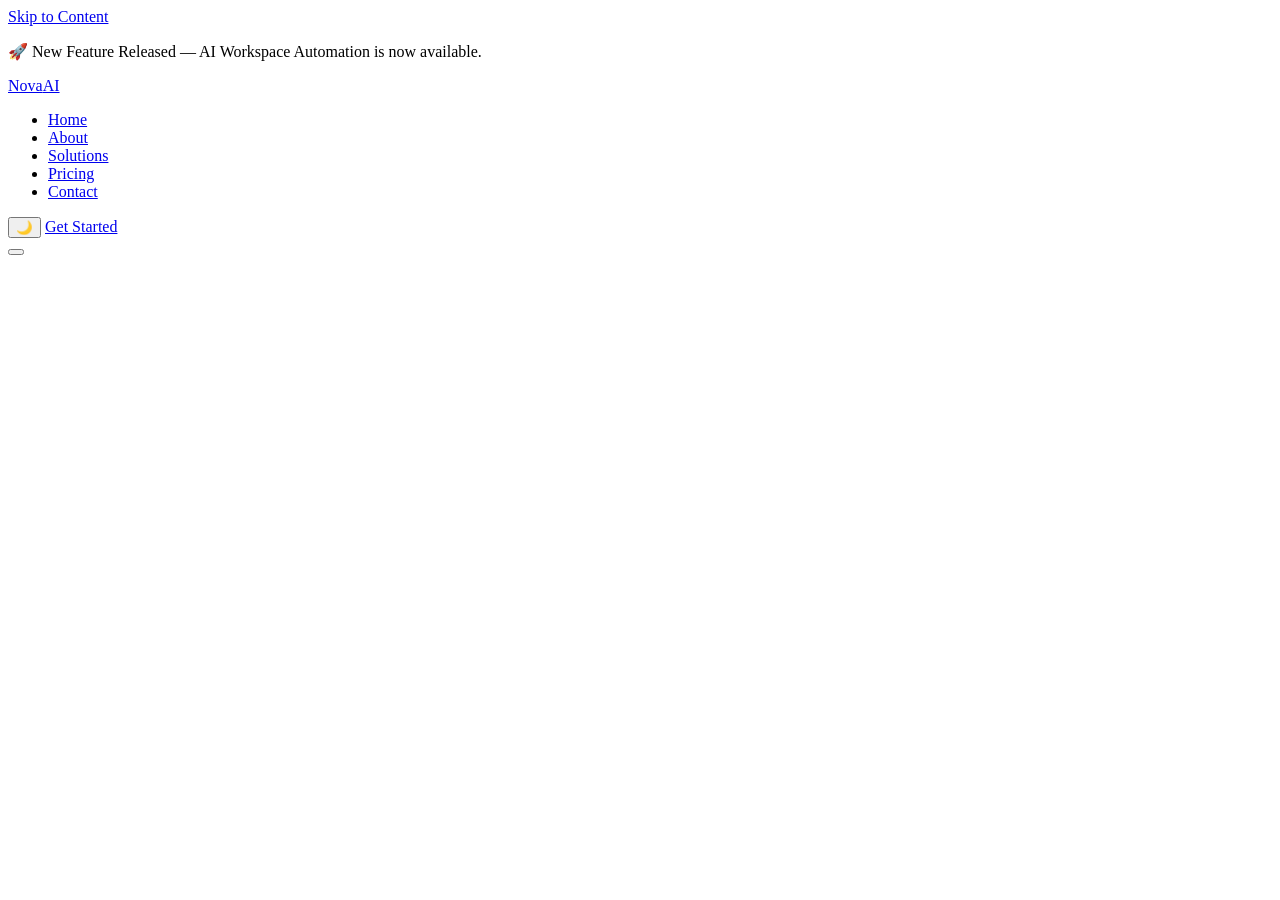
==== index.html @ 89e61f20 "feat: create semantic HTML layout and responsive navigation" ====
<!DOCTYPE html>
<html lang="en">

<head>

    <!-- =========================
         Basic Meta
    ========================== -->

    <meta charset="UTF-8">
    <meta http-equiv="X-UA-Compatible" content="IE=edge">

    <meta
        name="viewport"
        content="width=device-width, initial-scale=1.0">

    <!-- =========================
         SEO
    ========================== -->

    <title>
        NovaAI Workspace | AI-Powered Productivity Platform
    </title>

    <meta
        name="description"
        content="NovaAI Workspace is a modern AI-powered productivity platform designed to help teams collaborate smarter, automate workflows, and manage projects efficiently.">

    <meta
        name="keywords"
        content="AI Workspace, AI SaaS, Productivity, Project Management, Team Collaboration, Automation">

    <meta
        name="author"
        content="Syeda Gul Andam Ali Kazmi">

    <meta
        name="robots"
        content="index,follow">

    <link
        rel="canonical"
        href="https://github.com/gul310/NovaAI-Workspace">

    <!-- =========================
         Open Graph
    ========================== -->

    <meta
        property="og:title"
        content="NovaAI Workspace">

    <meta
        property="og:description"
        content="Modern AI Workspace for Productivity and Collaboration">

    <meta
        property="og:type"
        content="website">

    <meta
        property="og:image"
        content="assets/images/og-image.jpg">

    <!-- =========================
         Twitter
    ========================== -->

    <meta
        name="twitter:card"
        content="summary_large_image">

    <meta
        name="twitter:title"
        content="NovaAI Workspace">

    <meta
        name="twitter:description"
        content="AI Powered Productivity Platform">

    <!-- =========================
         Google Fonts
    ========================== -->

    <link rel="preconnect"
        href="https://fonts.googleapis.com">

    <link rel="preconnect"
        href="https://fonts.gstatic.com"
        crossorigin>

    <link
        href="https://fonts.googleapis.com/css2?family=Inter:wght@300;400;500;600;700&family=Poppins:wght@400;500;600;700;800&display=swap"
        rel="stylesheet">

    <!-- =========================
         Styles
    ========================== -->

    <link
        rel="stylesheet"
        href="css/style.css">

    <link
        rel="stylesheet"
        href="css/responsive.css">

    <!-- =========================
         Favicon
    ========================== -->

    <link
        rel="icon"
        type="image/png"
        href="assets/favicon/favicon.png">

</head>

<body>

    <!-- =========================
         Skip Link
    ========================== -->

    <a
        href="#main-content"
        class="skip-link">
        Skip to Content
    </a>

    <!-- =========================
         Announcement Bar
    ========================== -->

    <section class="announcement-bar">

        <div class="container">

            <p>

                🚀 New Feature Released —
                AI Workspace Automation is now available.

            </p>

        </div>

    </section>

    <!-- =========================
         Header
    ========================== -->

    <header class="header">

        <div class="container">

            <nav
                class="navbar">

                <!-- Logo -->

                <a
                    href="index.html"
                    class="logo">

                    Nova<span>AI</span>

                </a>

                <!-- Navigation -->

                <ul class="nav-menu">

                    <li>

                        <a
                            href="index.html"
                            class="active">

                            Home

                        </a>

                    </li>

                    <li>

                        <a href="about.html">

                            About

                        </a>

                    </li>

                    <li>

                        <a href="services.html">

                            Solutions

                        </a>

                    </li>

                    <li>

                        <a href="pricing.html">

                            Pricing

                        </a>

                    </li>

                    <li>

                        <a href="contact.html">

                            Contact

                        </a>

                    </li>

                </ul>

                <!-- Right Actions -->

                <div class="nav-actions">

                    <button
                        id="theme-toggle"
                        aria-label="Toggle Dark Mode">

                        🌙

                    </button>

                    <a
                        href="contact.html"
                        class="btn-primary">

                        Get Started

                    </a>

                </div>

                <!-- Mobile Menu -->

                <button
                    class="hamburger"
                    aria-label="Open Navigation">

                    <span></span>
                    <span></span>
                    <span></span>

                </button>

            </nav>

        </div>

    </header>

    <!-- =========================
         Main Content Starts
    ========================== -->

    <main id="main-content">
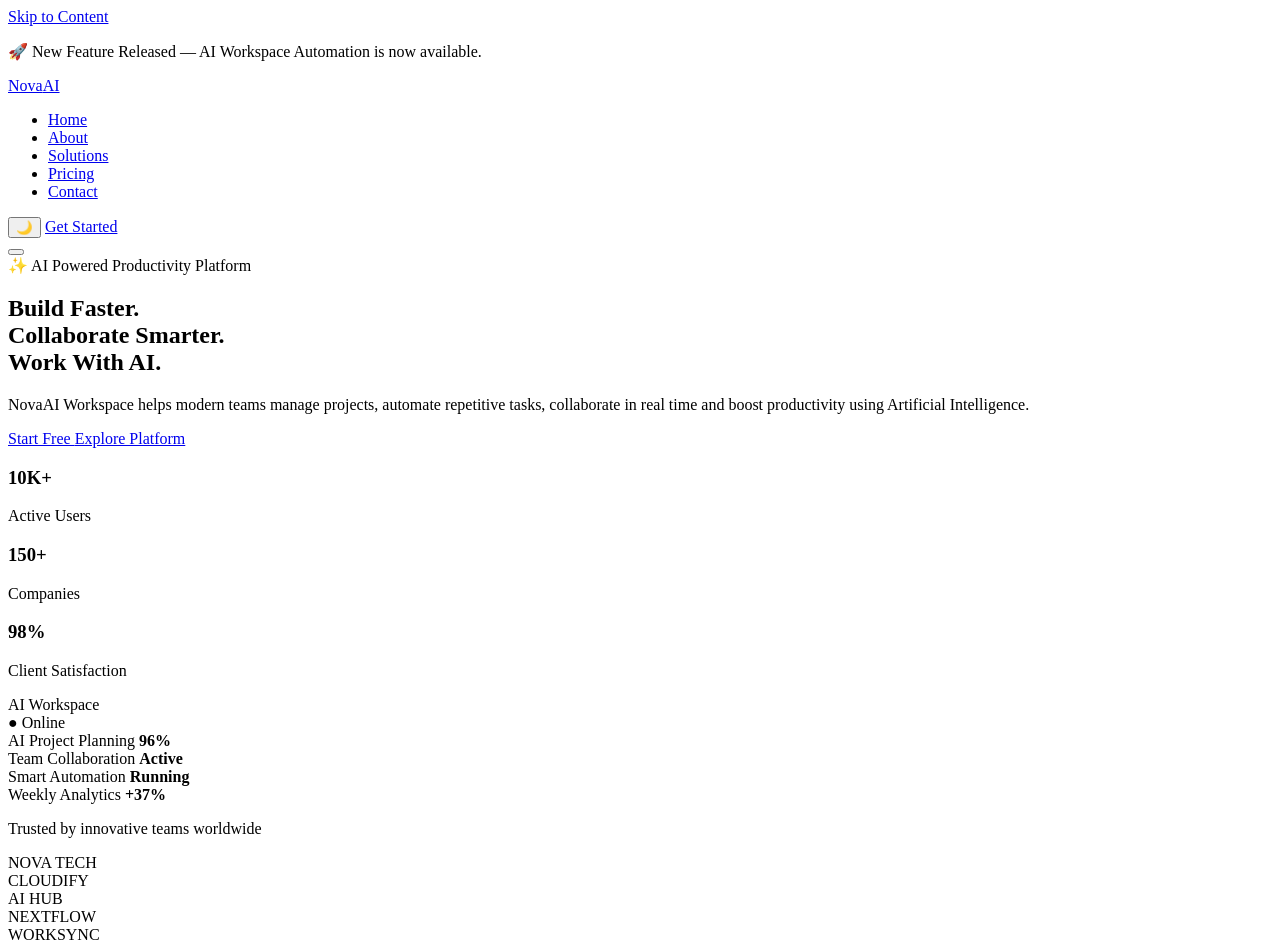
==== commit 6268cded: "feat: build hero section and trusted companies" ====
--- a/index.html
+++ b/index.html
@@ -270,4 +270,270 @@
          Main Content Starts
     ========================== -->
 
-    <main id="main-content">+    <main id="main-content">
+                <!-- =========================================
+                    HERO SECTION
+        ========================================== -->
+
+        <section class="hero">
+
+            <div class="container hero-container">
+
+                <!-- Left Content -->
+
+                <div class="hero-content">
+
+                    <span class="hero-badge">
+
+                        ✨ AI Powered Productivity Platform
+
+                    </span>
+
+                    <h1>
+
+                        Build Faster.
+                        <br>
+
+                        Collaborate Smarter.
+                        <br>
+
+                        Work With AI.
+
+                    </h1>
+
+                    <p>
+
+                        NovaAI Workspace helps modern teams manage
+                        projects, automate repetitive tasks,
+                        collaborate in real time and boost productivity
+                        using Artificial Intelligence.
+
+                    </p>
+
+                    <div class="hero-buttons">
+
+                        <a
+                            href="pricing.html"
+                            class="btn-primary">
+
+                            Start Free
+
+                        </a>
+
+                        <a
+                            href="about.html"
+                            class="btn-secondary">
+
+                            Explore Platform
+
+                        </a>
+
+                    </div>
+
+                    <!-- Statistics -->
+
+                    <div class="hero-stats">
+
+                        <div class="stat-item">
+
+                            <h3>
+
+                                10K+
+
+                            </h3>
+
+                            <p>
+
+                                Active Users
+
+                            </p>
+
+                        </div>
+
+                        <div class="stat-item">
+
+                            <h3>
+
+                                150+
+
+                            </h3>
+
+                            <p>
+
+                                Companies
+
+                            </p>
+
+                        </div>
+
+                        <div class="stat-item">
+
+                            <h3>
+
+                                98%
+
+                            </h3>
+
+                            <p>
+
+                                Client Satisfaction
+
+                            </p>
+
+                        </div>
+
+                    </div>
+
+                </div>
+
+                <!-- Right Dashboard -->
+
+                <div class="hero-image">
+
+                    <div class="dashboard-card">
+
+                        <div class="dashboard-header">
+
+                            <div class="dashboard-title">
+
+                                AI Workspace
+
+                            </div>
+
+                            <span class="online">
+
+                                ● Online
+
+                            </span>
+
+                        </div>
+
+                        <div class="dashboard-body">
+
+                            <div class="task-card">
+
+                                <span>
+
+                                    AI Project Planning
+
+                                </span>
+
+                                <strong>
+
+                                    96%
+
+                                </strong>
+
+                            </div>
+
+                            <div class="task-card">
+
+                                <span>
+
+                                    Team Collaboration
+
+                                </span>
+
+                                <strong>
+
+                                    Active
+
+                                </strong>
+
+                            </div>
+
+                            <div class="task-card">
+
+                                <span>
+
+                                    Smart Automation
+
+                                </span>
+
+                                <strong>
+
+                                    Running
+
+                                </strong>
+
+                            </div>
+
+                            <div class="task-card">
+
+                                <span>
+
+                                    Weekly Analytics
+
+                                </span>
+
+                                <strong>
+
+                                    +37%
+
+                                </strong>
+
+                            </div>
+
+                        </div>
+
+                    </div>
+
+                </div>
+
+            </div>
+
+        </section>
+
+
+
+        <!-- =========================================
+                    TRUSTED BY
+        ========================================== -->
+
+        <section class="trusted">
+
+            <div class="container">
+
+                <p class="trusted-title">
+
+                    Trusted by innovative teams worldwide
+
+                </p>
+
+                <div class="trusted-grid">
+
+                    <div class="brand-card">
+
+                        NOVA TECH
+
+                    </div>
+
+                    <div class="brand-card">
+
+                        CLOUDIFY
+
+                    </div>
+
+                    <div class="brand-card">
+
+                        AI HUB
+
+                    </div>
+
+                    <div class="brand-card">
+
+                        NEXTFLOW
+
+                    </div>
+
+                    <div class="brand-card">
+
+                        WORKSYNC
+
+                    </div>
+
+                </div>
+
+            </div>
+
+        </section>
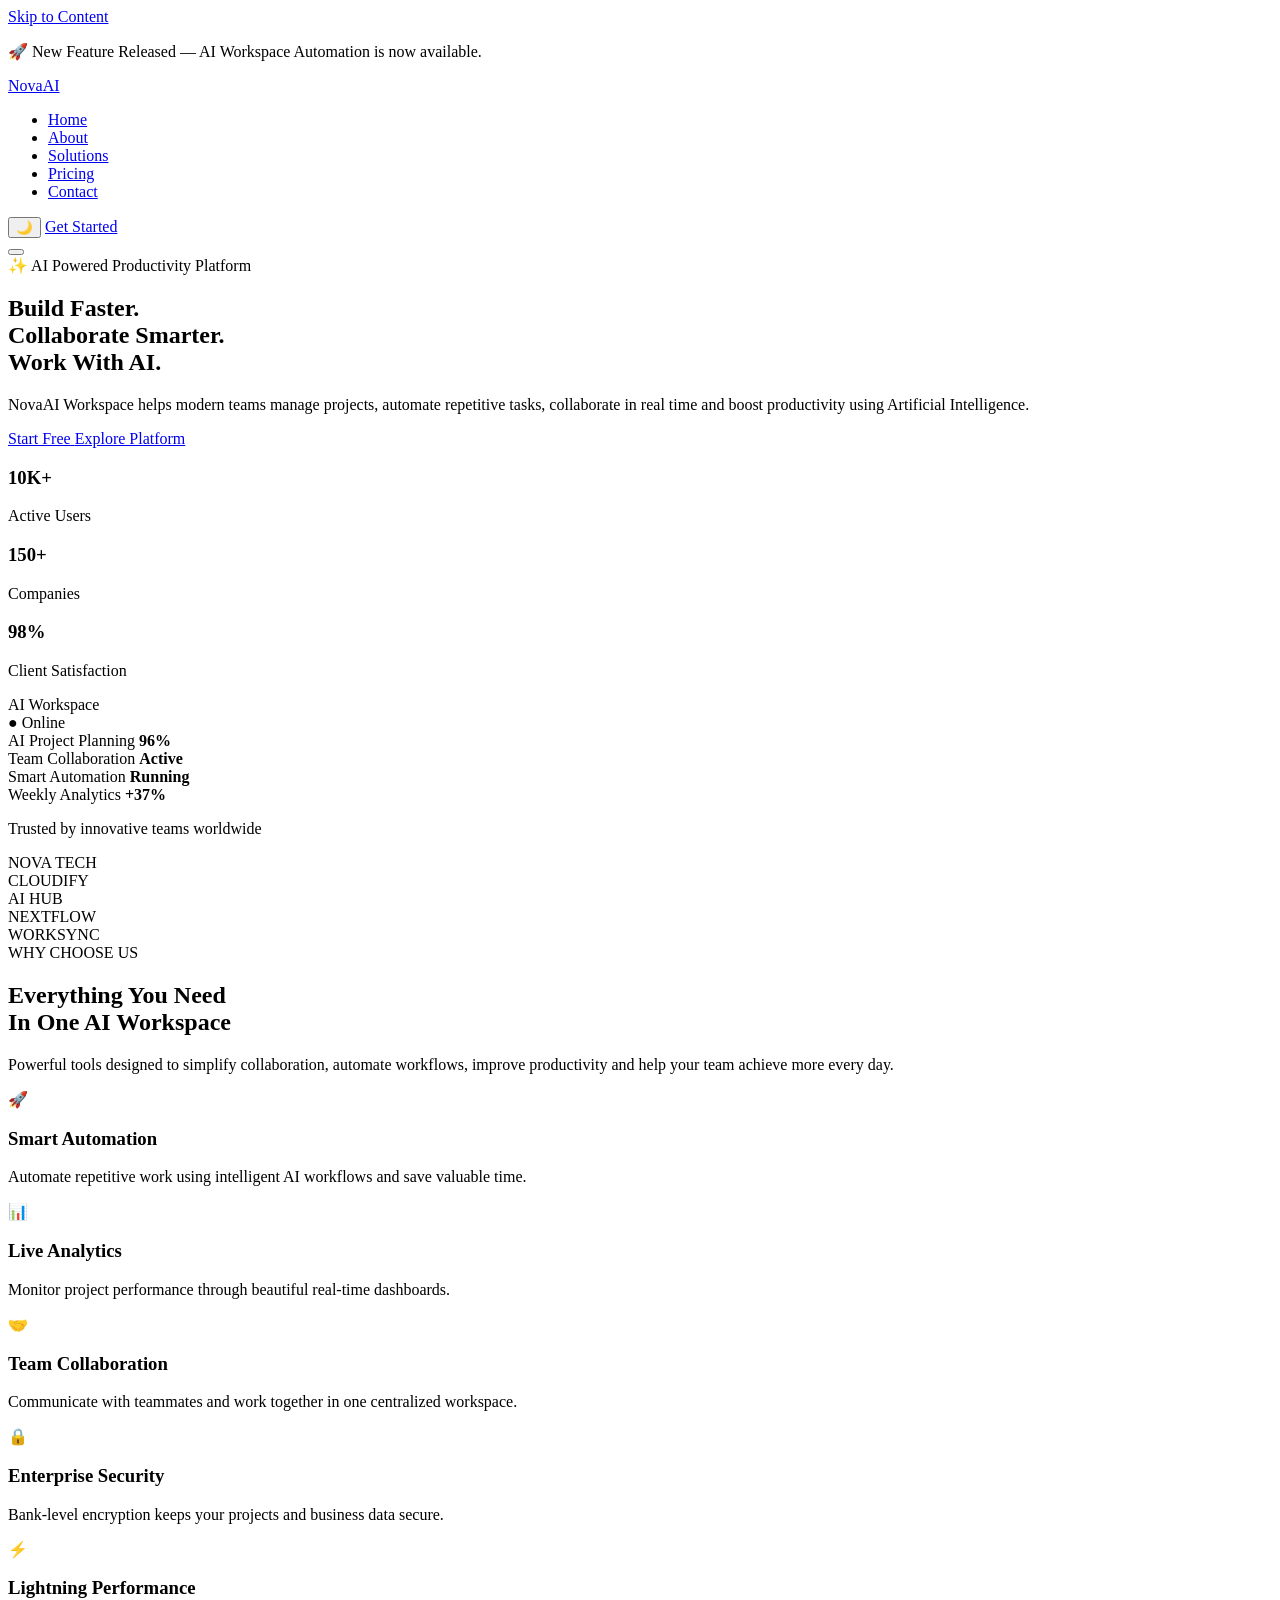
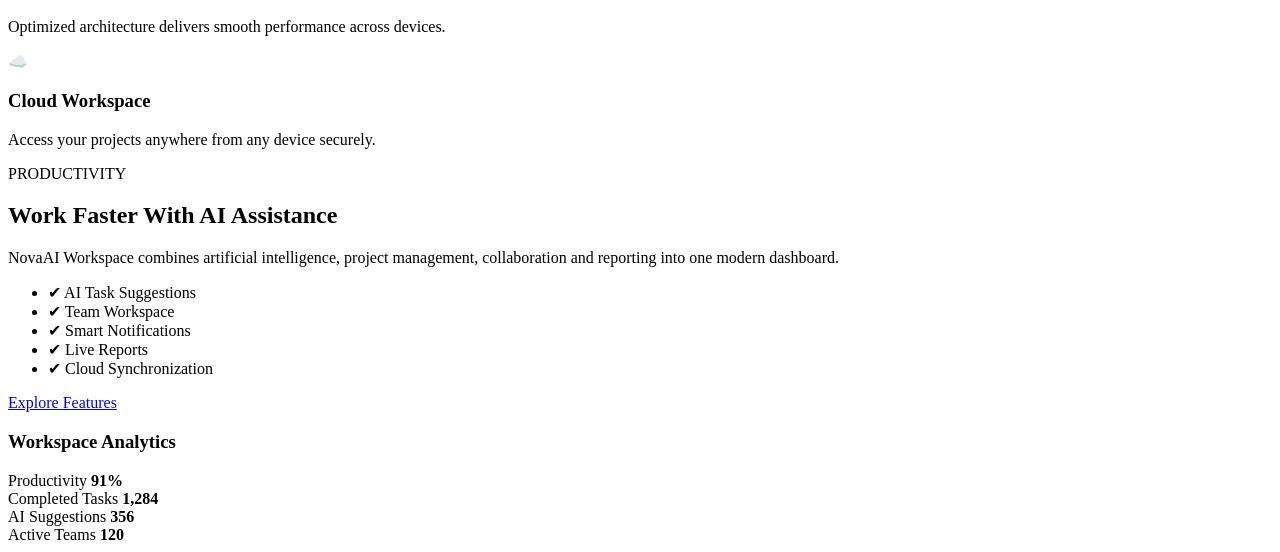
==== commit fbd98db9: "feat: add features section and AI dashboard preview" ====
--- a/index.html
+++ b/index.html
@@ -536,4 +536,363 @@
 
             </div>
 
+        </section>
+                <!-- =========================================
+                    FEATURES SECTION
+        ========================================== -->
+
+        <section class="features">
+
+            <div class="container">
+
+                <div class="section-header">
+
+                    <span class="section-badge">
+
+                        WHY CHOOSE US
+
+                    </span>
+
+                    <h2>
+
+                        Everything You Need
+                        <br>
+                        In One AI Workspace
+
+                    </h2>
+
+                    <p>
+
+                        Powerful tools designed to simplify collaboration,
+                        automate workflows, improve productivity and help
+                        your team achieve more every day.
+
+                    </p>
+
+                </div>
+
+                <div class="features-grid">
+
+                    <!-- Card 1 -->
+
+                    <article class="feature-card">
+
+                        <div class="feature-icon">
+
+                            🚀
+
+                        </div>
+
+                        <h3>
+
+                            Smart Automation
+
+                        </h3>
+
+                        <p>
+
+                            Automate repetitive work using intelligent
+                            AI workflows and save valuable time.
+
+                        </p>
+
+                    </article>
+
+                    <!-- Card 2 -->
+
+                    <article class="feature-card">
+
+                        <div class="feature-icon">
+
+                            📊
+
+                        </div>
+
+                        <h3>
+
+                            Live Analytics
+
+                        </h3>
+
+                        <p>
+
+                            Monitor project performance through
+                            beautiful real-time dashboards.
+
+                        </p>
+
+                    </article>
+
+                    <!-- Card 3 -->
+
+                    <article class="feature-card">
+
+                        <div class="feature-icon">
+
+                            🤝
+
+                        </div>
+
+                        <h3>
+
+                            Team Collaboration
+
+                        </h3>
+
+                        <p>
+
+                            Communicate with teammates and work
+                            together in one centralized workspace.
+
+                        </p>
+
+                    </article>
+
+                    <!-- Card 4 -->
+
+                    <article class="feature-card">
+
+                        <div class="feature-icon">
+
+                            🔒
+
+                        </div>
+
+                        <h3>
+
+                            Enterprise Security
+
+                        </h3>
+
+                        <p>
+
+                            Bank-level encryption keeps your
+                            projects and business data secure.
+
+                        </p>
+
+                    </article>
+
+                    <!-- Card 5 -->
+
+                    <article class="feature-card">
+
+                        <div class="feature-icon">
+
+                            ⚡
+
+                        </div>
+
+                        <h3>
+
+                            Lightning Performance
+
+                        </h3>
+
+                        <p>
+
+                            Optimized architecture delivers
+                            smooth performance across devices.
+
+                        </p>
+
+                    </article>
+
+                    <!-- Card 6 -->
+
+                    <article class="feature-card">
+
+                        <div class="feature-icon">
+
+                            ☁️
+
+                        </div>
+
+                        <h3>
+
+                            Cloud Workspace
+
+                        </h3>
+
+                        <p>
+
+                            Access your projects anywhere
+                            from any device securely.
+
+                        </p>
+
+                    </article>
+
+                </div>
+
+            </div>
+
+        </section>
+
+
+
+        <!-- =========================================
+                    DASHBOARD PREVIEW
+        ========================================== -->
+
+        <section class="dashboard-preview">
+
+            <div class="container dashboard-grid">
+
+                <!-- Left -->
+
+                <div class="dashboard-content">
+
+                    <span class="section-badge">
+
+                        PRODUCTIVITY
+
+                    </span>
+
+                    <h2>
+
+                        Work Faster
+                        With AI Assistance
+
+                    </h2>
+
+                    <p>
+
+                        NovaAI Workspace combines artificial
+                        intelligence, project management,
+                        collaboration and reporting into one
+                        modern dashboard.
+
+                    </p>
+
+                    <ul class="dashboard-list">
+
+                        <li>
+
+                            ✔ AI Task Suggestions
+
+                        </li>
+
+                        <li>
+
+                            ✔ Team Workspace
+
+                        </li>
+
+                        <li>
+
+                            ✔ Smart Notifications
+
+                        </li>
+
+                        <li>
+
+                            ✔ Live Reports
+
+                        </li>
+
+                        <li>
+
+                            ✔ Cloud Synchronization
+
+                        </li>
+
+                    </ul>
+
+                    <a
+                        href="services.html"
+                        class="btn-primary">
+
+                        Explore Features
+
+                    </a>
+
+                </div>
+
+                <!-- Right -->
+
+                <div class="dashboard-preview-card">
+
+                    <div class="preview-top">
+
+                        <h3>
+
+                            Workspace Analytics
+
+                        </h3>
+
+                    </div>
+
+                    <div class="analytics">
+
+                        <div class="analytics-item">
+
+                            <span>
+
+                                Productivity
+
+                            </span>
+
+                            <strong>
+
+                                91%
+
+                            </strong>
+
+                        </div>
+
+                        <div class="analytics-item">
+
+                            <span>
+
+                                Completed Tasks
+
+                            </span>
+
+                            <strong>
+
+                                1,284
+
+                            </strong>
+
+                        </div>
+
+                        <div class="analytics-item">
+
+                            <span>
+
+                                AI Suggestions
+
+                            </span>
+
+                            <strong>
+
+                                356
+
+                            </strong>
+
+                        </div>
+
+                        <div class="analytics-item">
+
+                            <span>
+
+                                Active Teams
+
+                            </span>
+
+                            <strong>
+
+                                120
+
+                            </strong>
+
+                        </div>
+
+                    </div>
+
+                </div>
+
+            </div>
+
         </section>
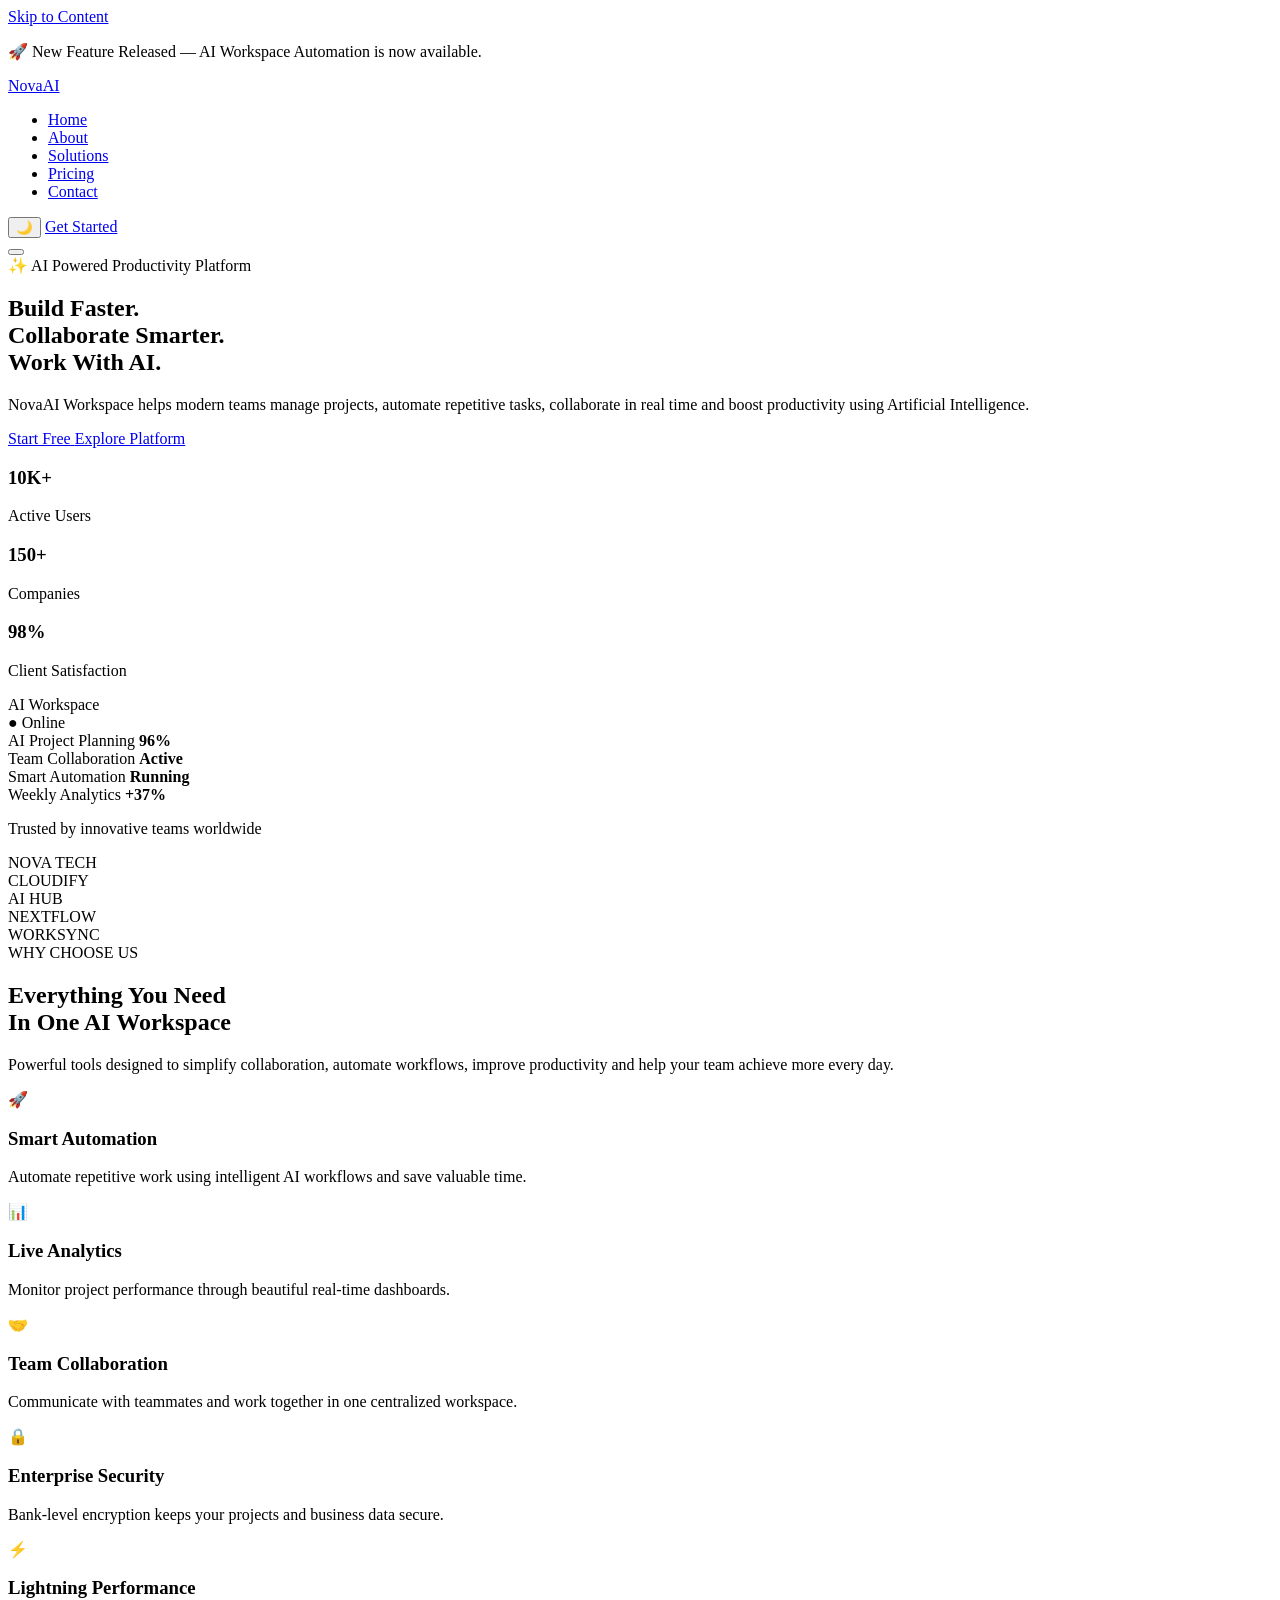
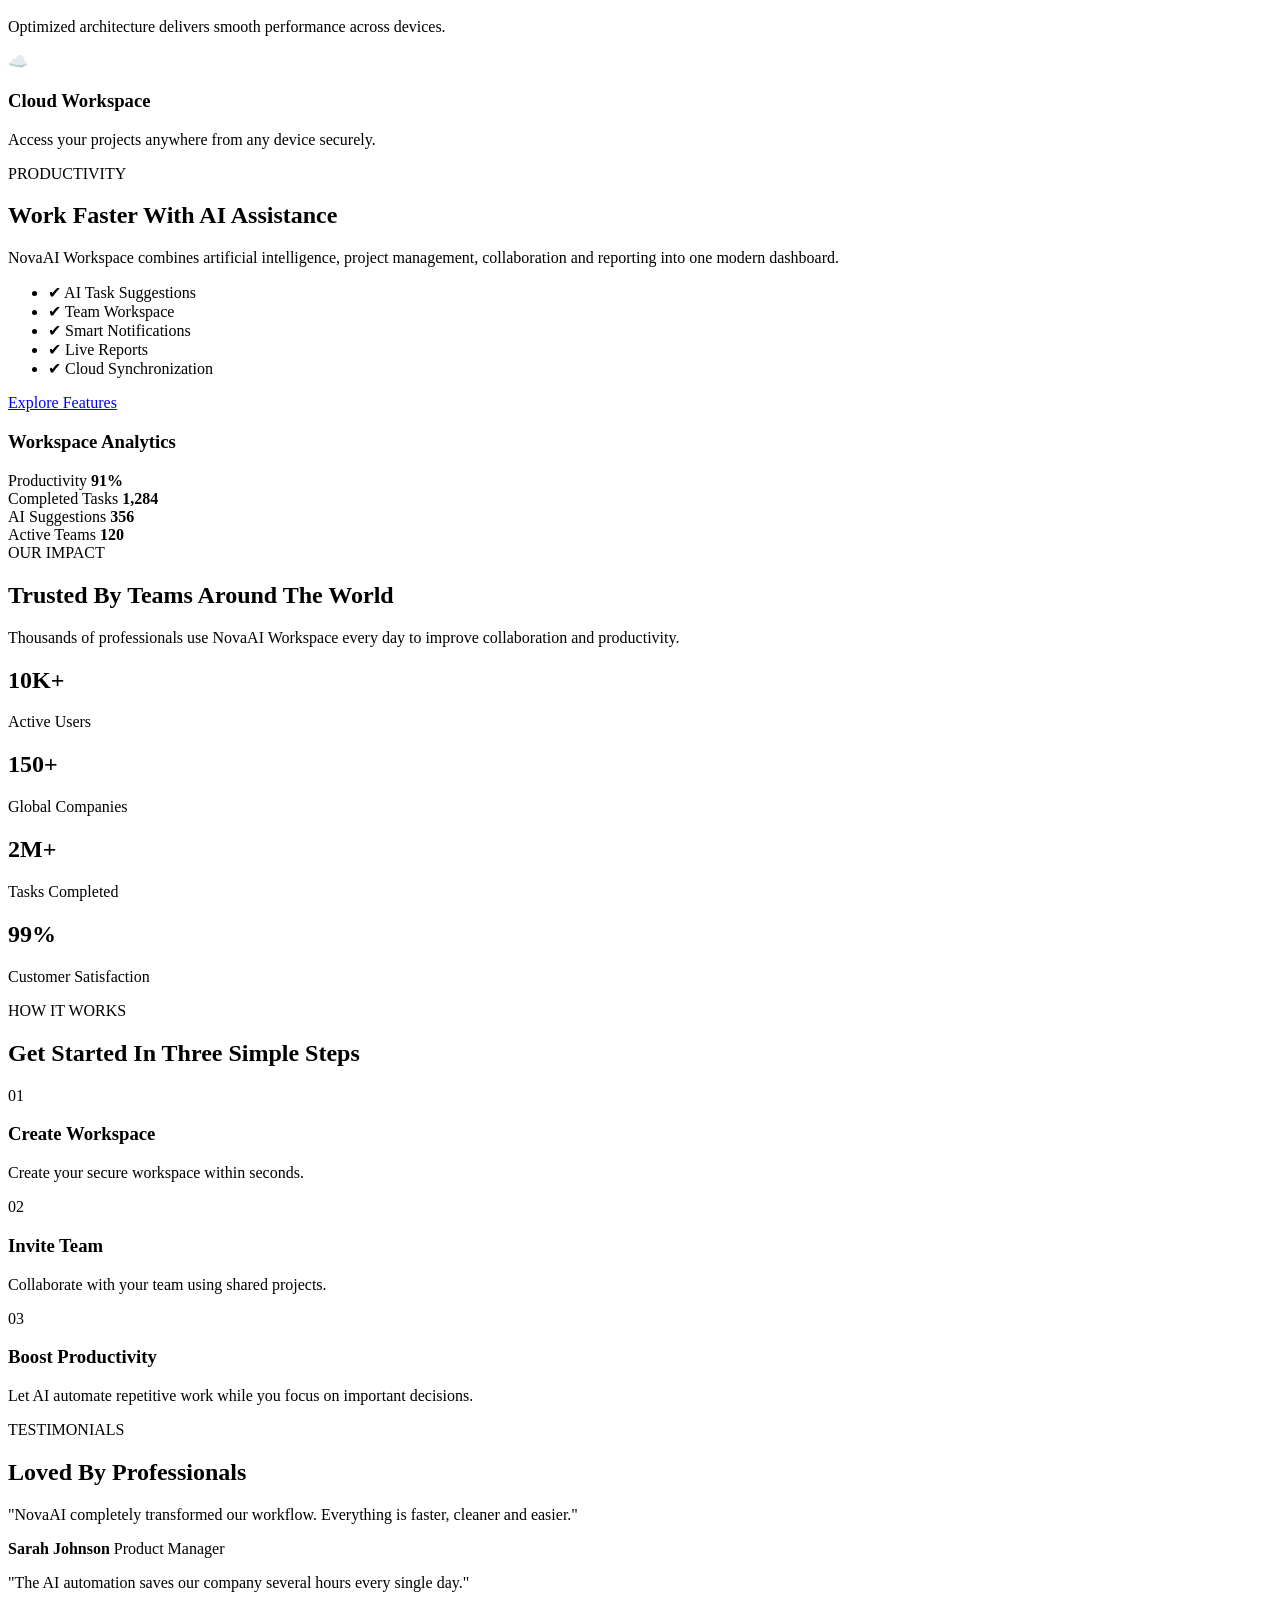
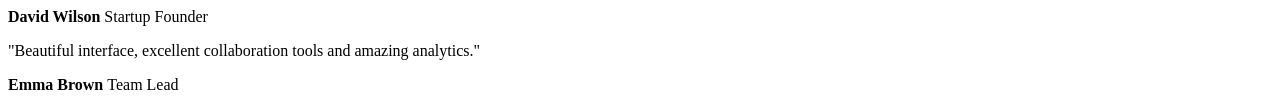
==== commit 494be2cf: "feat: add statistics workflow and testimonials" ====
--- a/index.html
+++ b/index.html
@@ -895,4 +895,284 @@
 
             </div>
 
+        </section>
+                <!-- =========================================
+                    STATISTICS
+        ========================================== -->
+
+        <section class="statistics">
+
+            <div class="container">
+
+                <div class="section-header">
+
+                    <span class="section-badge">
+                        OUR IMPACT
+                    </span>
+
+                    <h2>
+                        Trusted By Teams Around The World
+                    </h2>
+
+                    <p>
+                        Thousands of professionals use NovaAI Workspace every
+                        day to improve collaboration and productivity.
+                    </p>
+
+                </div>
+
+                <div class="stats-grid">
+
+                    <div class="stats-card">
+
+                        <h2>10K+</h2>
+
+                        <p>Active Users</p>
+
+                    </div>
+
+                    <div class="stats-card">
+
+                        <h2>150+</h2>
+
+                        <p>Global Companies</p>
+
+                    </div>
+
+                    <div class="stats-card">
+
+                        <h2>2M+</h2>
+
+                        <p>Tasks Completed</p>
+
+                    </div>
+
+                    <div class="stats-card">
+
+                        <h2>99%</h2>
+
+                        <p>Customer Satisfaction</p>
+
+                    </div>
+
+                </div>
+
+            </div>
+
+        </section>
+
+
+
+        <!-- =========================================
+                    WORKFLOW
+        ========================================== -->
+
+        <section class="workflow">
+
+            <div class="container">
+
+                <div class="section-header">
+
+                    <span class="section-badge">
+
+                        HOW IT WORKS
+
+                    </span>
+
+                    <h2>
+
+                        Get Started In Three Simple Steps
+
+                    </h2>
+
+                </div>
+
+                <div class="workflow-grid">
+
+                    <article class="workflow-card">
+
+                        <div class="workflow-number">
+
+                            01
+
+                        </div>
+
+                        <h3>
+
+                            Create Workspace
+
+                        </h3>
+
+                        <p>
+
+                            Create your secure workspace within seconds.
+
+                        </p>
+
+                    </article>
+
+                    <article class="workflow-card">
+
+                        <div class="workflow-number">
+
+                            02
+
+                        </div>
+
+                        <h3>
+
+                            Invite Team
+
+                        </h3>
+
+                        <p>
+
+                            Collaborate with your team using shared projects.
+
+                        </p>
+
+                    </article>
+
+                    <article class="workflow-card">
+
+                        <div class="workflow-number">
+
+                            03
+
+                        </div>
+
+                        <h3>
+
+                            Boost Productivity
+
+                        </h3>
+
+                        <p>
+
+                            Let AI automate repetitive work while you focus
+                            on important decisions.
+
+                        </p>
+
+                    </article>
+
+                </div>
+
+            </div>
+
+        </section>
+
+
+
+        <!-- =========================================
+                    TESTIMONIALS
+        ========================================== -->
+
+        <section class="testimonials">
+
+            <div class="container">
+
+                <div class="section-header">
+
+                    <span class="section-badge">
+
+                        TESTIMONIALS
+
+                    </span>
+
+                    <h2>
+
+                        Loved By Professionals
+
+                    </h2>
+
+                </div>
+
+                <div class="testimonial-grid">
+
+                    <article class="testimonial-card">
+
+                        <p>
+
+                            "NovaAI completely transformed our workflow.
+                            Everything is faster, cleaner and easier."
+
+                        </p>
+
+                        <div class="client">
+
+                            <strong>
+
+                                Sarah Johnson
+
+                            </strong>
+
+                            <span>
+
+                                Product Manager
+
+                            </span>
+
+                        </div>
+
+                    </article>
+
+                    <article class="testimonial-card">
+
+                        <p>
+
+                            "The AI automation saves our company several
+                            hours every single day."
+
+                        </p>
+
+                        <div class="client">
+
+                            <strong>
+
+                                David Wilson
+
+                            </strong>
+
+                            <span>
+
+                                Startup Founder
+
+                            </span>
+
+                        </div>
+
+                    </article>
+
+                    <article class="testimonial-card">
+
+                        <p>
+
+                            "Beautiful interface, excellent collaboration
+                            tools and amazing analytics."
+
+                        </p>
+
+                        <div class="client">
+
+                            <strong>
+
+                                Emma Brown
+
+                            </strong>
+
+                            <span>
+
+                                Team Lead
+
+                            </span>
+
+                        </div>
+
+                    </article>
+
+                </div>
+
+            </div>
+
         </section>
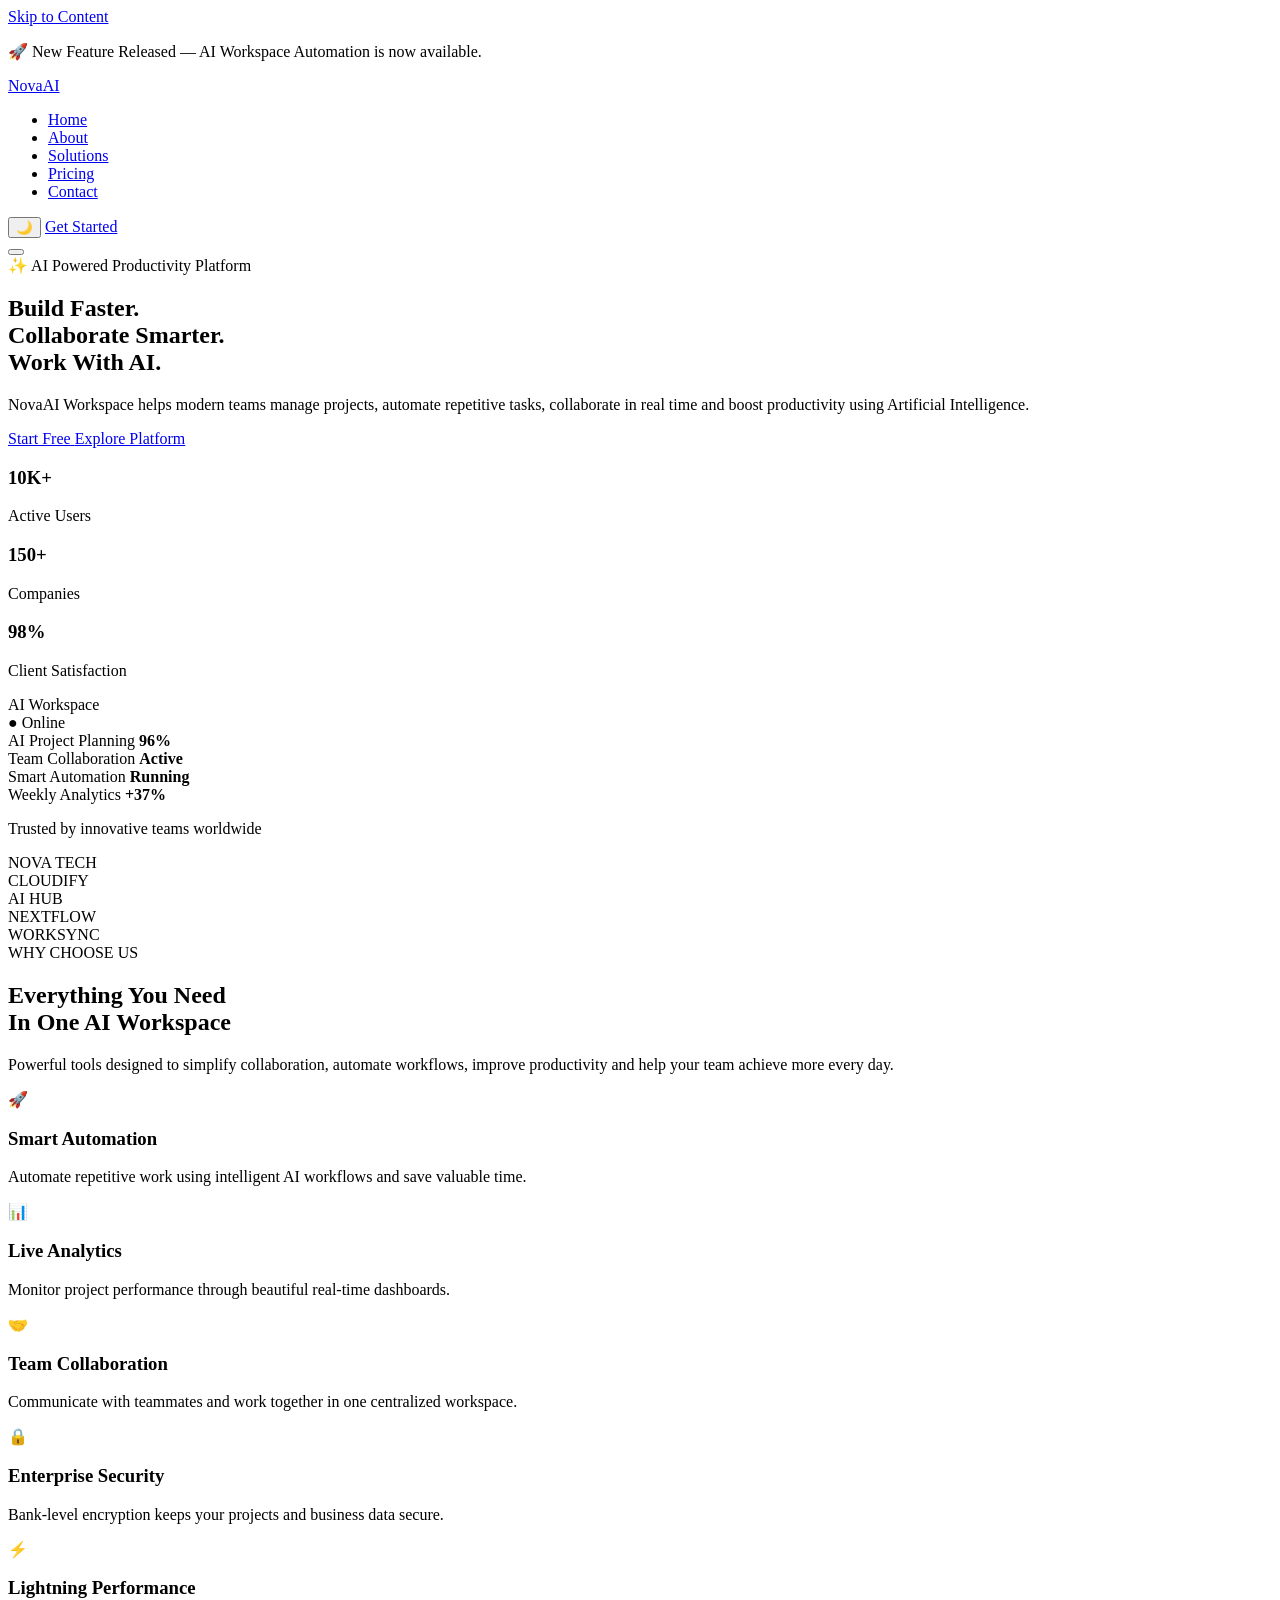
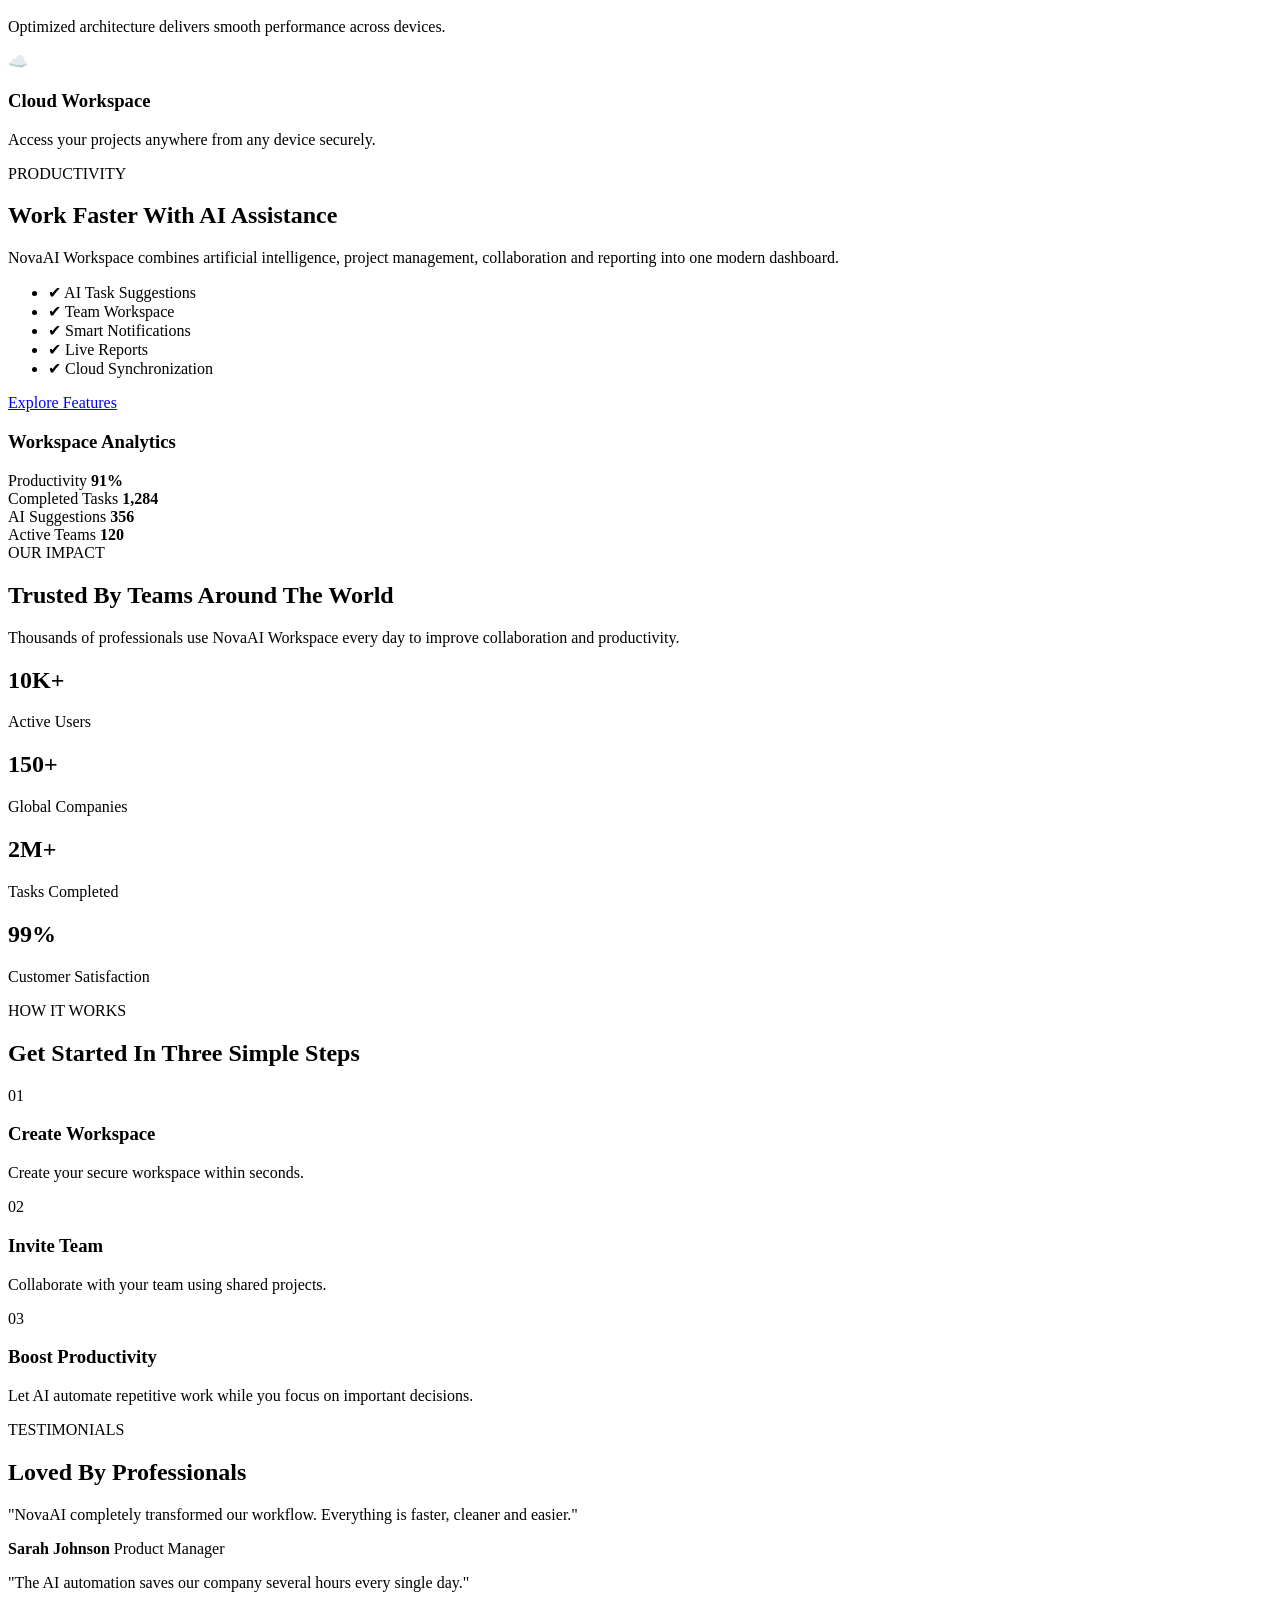
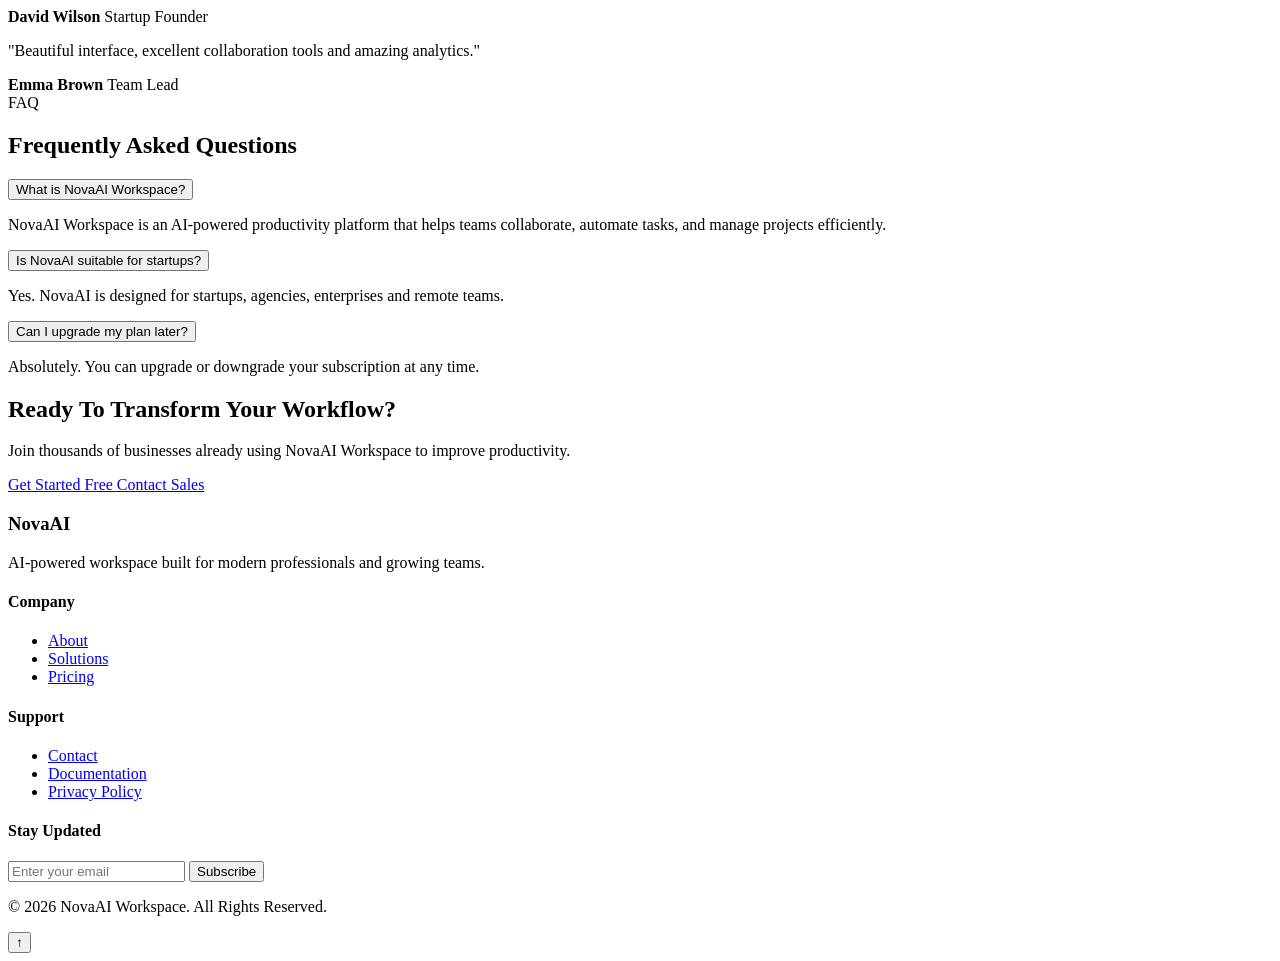
==== commit fc9a1bf5: "feat: complete responsive homepage structure" ====
--- a/index.html
+++ b/index.html
@@ -1175,4 +1175,332 @@
 
             </div>
 
-        </section>+        </section>
+                <!-- =========================================
+                    FAQ SECTION
+        ========================================== -->
+
+        <section class="faq">
+
+            <div class="container">
+
+                <div class="section-header">
+
+                    <span class="section-badge">
+                        FAQ
+                    </span>
+
+                    <h2>
+                        Frequently Asked Questions
+                    </h2>
+
+                </div>
+
+                <div class="faq-container">
+
+                    <div class="faq-item">
+
+                        <button class="faq-question">
+
+                            What is NovaAI Workspace?
+
+                        </button>
+
+                        <div class="faq-answer">
+
+                            <p>
+
+                                NovaAI Workspace is an AI-powered productivity
+                                platform that helps teams collaborate,
+                                automate tasks, and manage projects efficiently.
+
+                            </p>
+
+                        </div>
+
+                    </div>
+
+                    <div class="faq-item">
+
+                        <button class="faq-question">
+
+                            Is NovaAI suitable for startups?
+
+                        </button>
+
+                        <div class="faq-answer">
+
+                            <p>
+
+                                Yes. NovaAI is designed for startups,
+                                agencies, enterprises and remote teams.
+
+                            </p>
+
+                        </div>
+
+                    </div>
+
+                    <div class="faq-item">
+
+                        <button class="faq-question">
+
+                            Can I upgrade my plan later?
+
+                        </button>
+
+                        <div class="faq-answer">
+
+                            <p>
+
+                                Absolutely. You can upgrade or downgrade
+                                your subscription at any time.
+
+                            </p>
+
+                        </div>
+
+                    </div>
+
+                </div>
+
+            </div>
+
+        </section>
+
+
+
+        <!-- =========================================
+                    CALL TO ACTION
+        ========================================== -->
+
+        <section class="cta">
+
+            <div class="container">
+
+                <h2>
+
+                    Ready To Transform Your Workflow?
+
+                </h2>
+
+                <p>
+
+                    Join thousands of businesses already using
+                    NovaAI Workspace to improve productivity.
+
+                </p>
+
+                <div class="hero-buttons">
+
+                    <a
+                        href="pricing.html"
+                        class="btn-primary">
+
+                        Get Started Free
+
+                    </a>
+
+                    <a
+                        href="contact.html"
+                        class="btn-secondary">
+
+                        Contact Sales
+
+                    </a>
+
+                </div>
+
+            </div>
+
+        </section>
+
+    </main>
+
+
+
+
+
+    <!-- =========================================
+                    FOOTER
+    ========================================== -->
+
+    <footer class="footer">
+
+        <div class="container footer-grid">
+
+            <div>
+
+                <h3 class="logo">
+
+                    Nova<span>AI</span>
+
+                </h3>
+
+                <p>
+
+                    AI-powered workspace built for modern
+                    professionals and growing teams.
+
+                </p>
+
+            </div>
+
+            <div>
+
+                <h4>
+
+                    Company
+
+                </h4>
+
+                <ul>
+
+                    <li>
+
+                        <a href="about.html">
+
+                            About
+
+                        </a>
+
+                    </li>
+
+                    <li>
+
+                        <a href="services.html">
+
+                            Solutions
+
+                        </a>
+
+                    </li>
+
+                    <li>
+
+                        <a href="pricing.html">
+
+                            Pricing
+
+                        </a>
+
+                    </li>
+
+                </ul>
+
+            </div>
+
+            <div>
+
+                <h4>
+
+                    Support
+
+                </h4>
+
+                <ul>
+
+                    <li>
+
+                        <a href="contact.html">
+
+                            Contact
+
+                        </a>
+
+                    </li>
+
+                    <li>
+
+                        <a href="#">
+
+                            Documentation
+
+                        </a>
+
+                    </li>
+
+                    <li>
+
+                        <a href="#">
+
+                            Privacy Policy
+
+                        </a>
+
+                    </li>
+
+                </ul>
+
+            </div>
+
+            <div>
+
+                <h4>
+
+                    Stay Updated
+
+                </h4>
+
+                <form class="newsletter">
+
+                    <input
+                        type="email"
+                        placeholder="Enter your email">
+
+                    <button
+                        type="submit"
+                        class="btn-primary">
+
+                        Subscribe
+
+                    </button>
+
+                </form>
+
+            </div>
+
+        </div>
+
+        <div class="footer-bottom">
+
+            <div class="container">
+
+                <p>
+
+                    © 2026 NovaAI Workspace.
+                    All Rights Reserved.
+
+                </p>
+
+            </div>
+
+        </div>
+
+    </footer>
+
+
+
+    <!-- =========================================
+                BACK TO TOP BUTTON
+    ========================================== -->
+
+    <button
+        id="backToTop"
+        aria-label="Back To Top">
+
+        ↑
+
+    </button>
+
+
+
+    <!-- =========================================
+                JAVASCRIPT
+    ========================================== -->
+
+    <script src="js/app.js"></script>
+
+</body>
+
+</html>
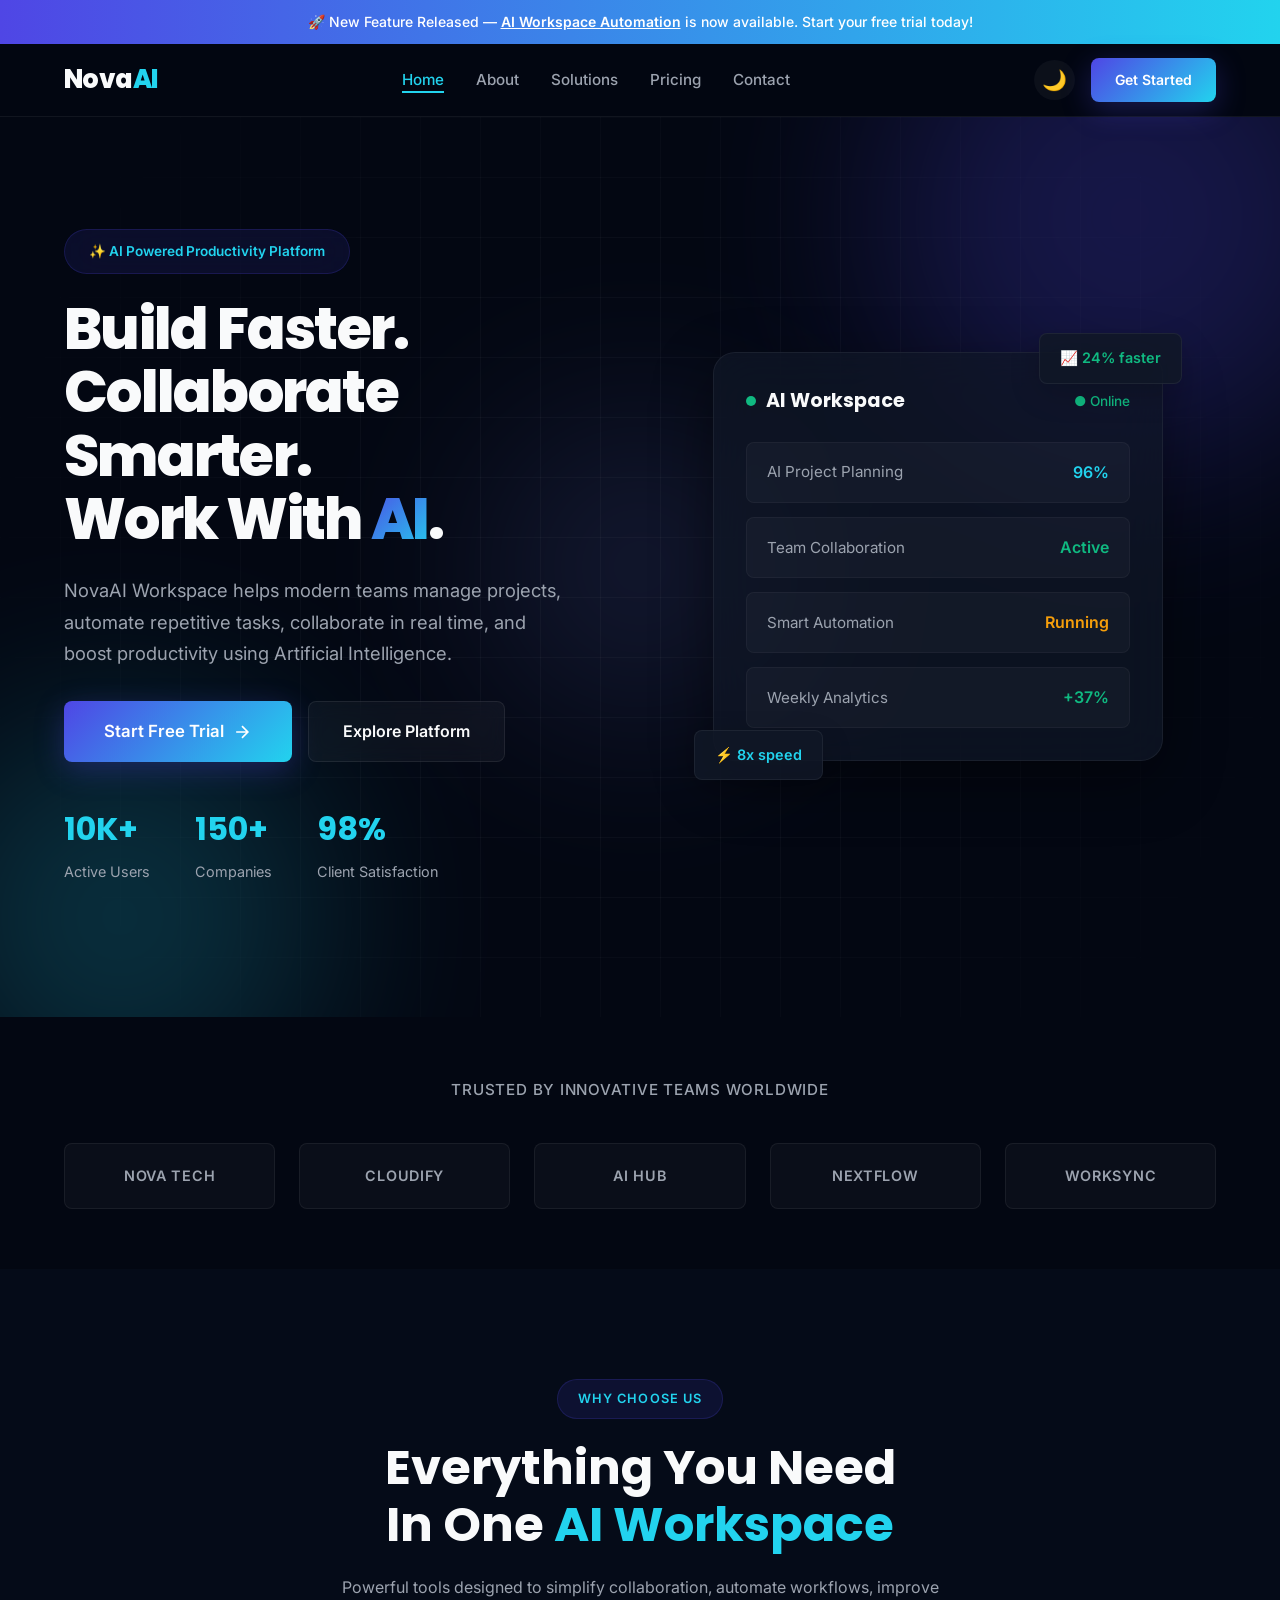
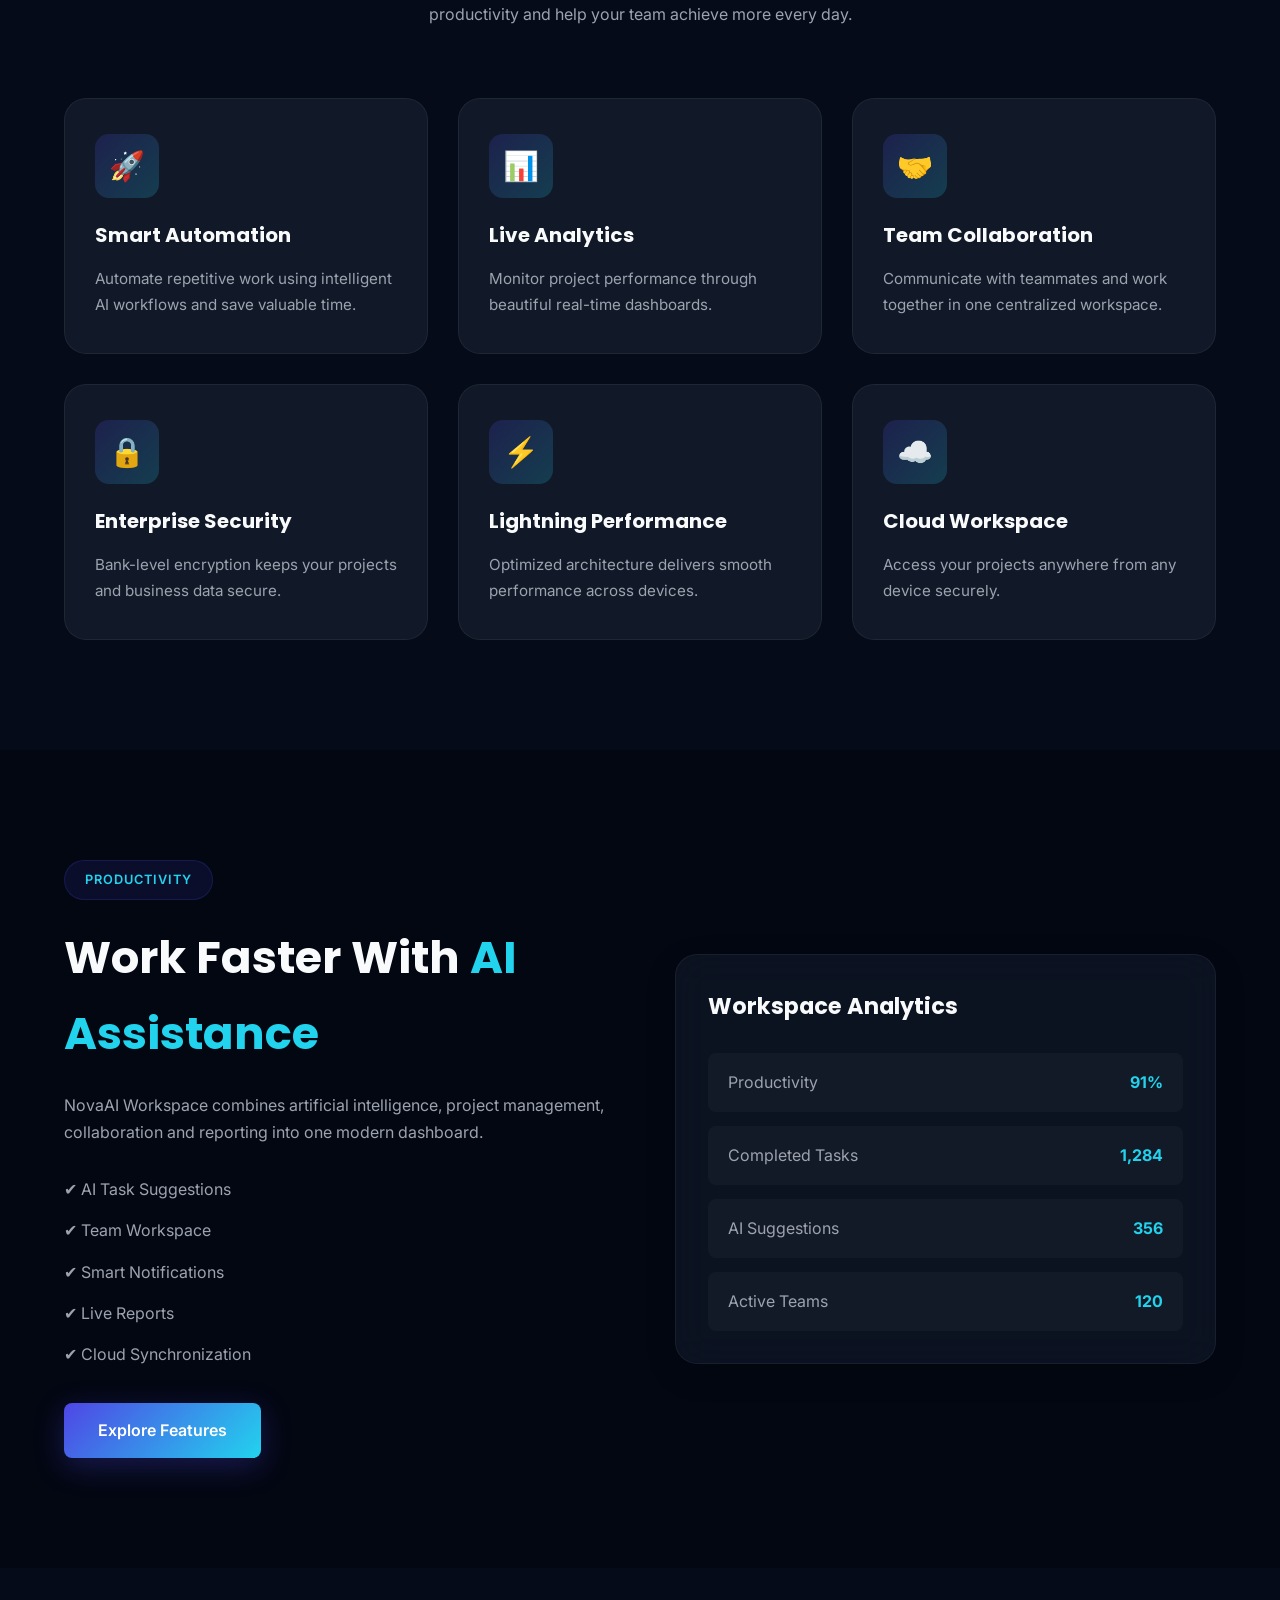
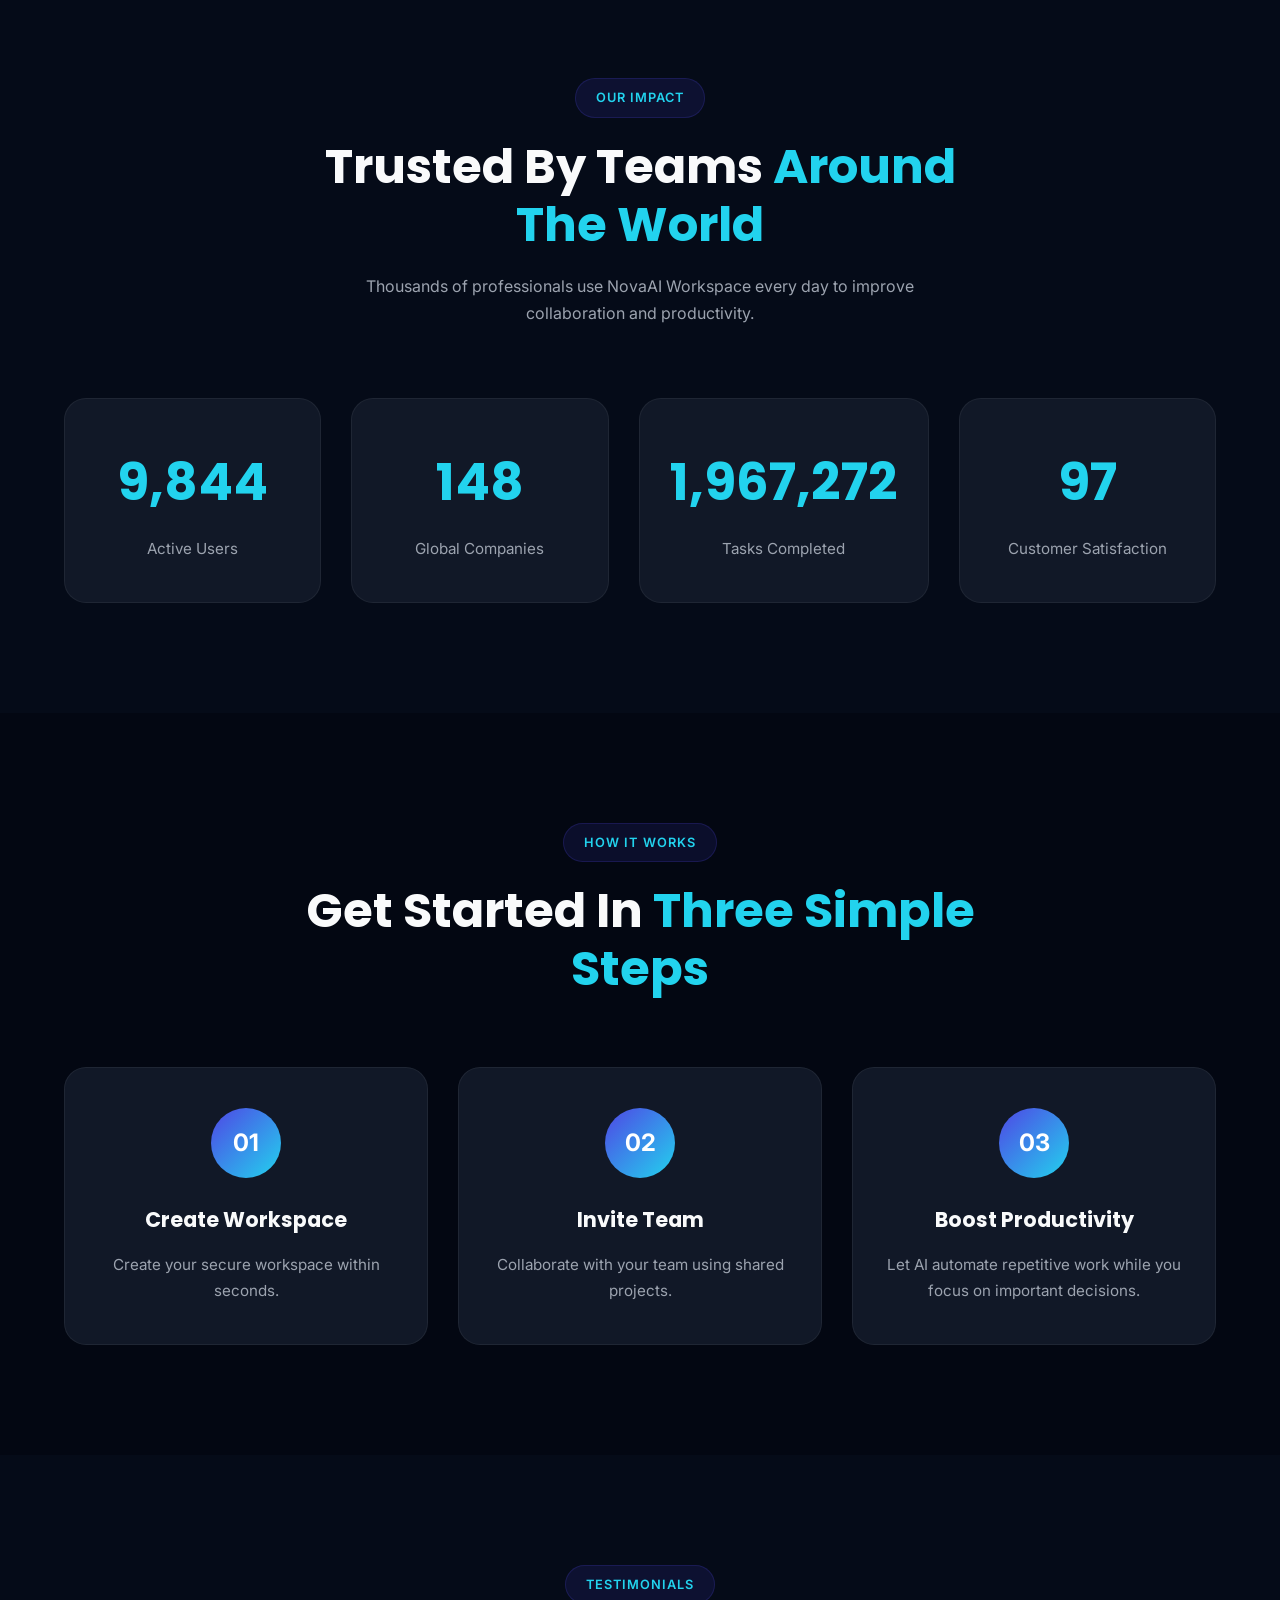
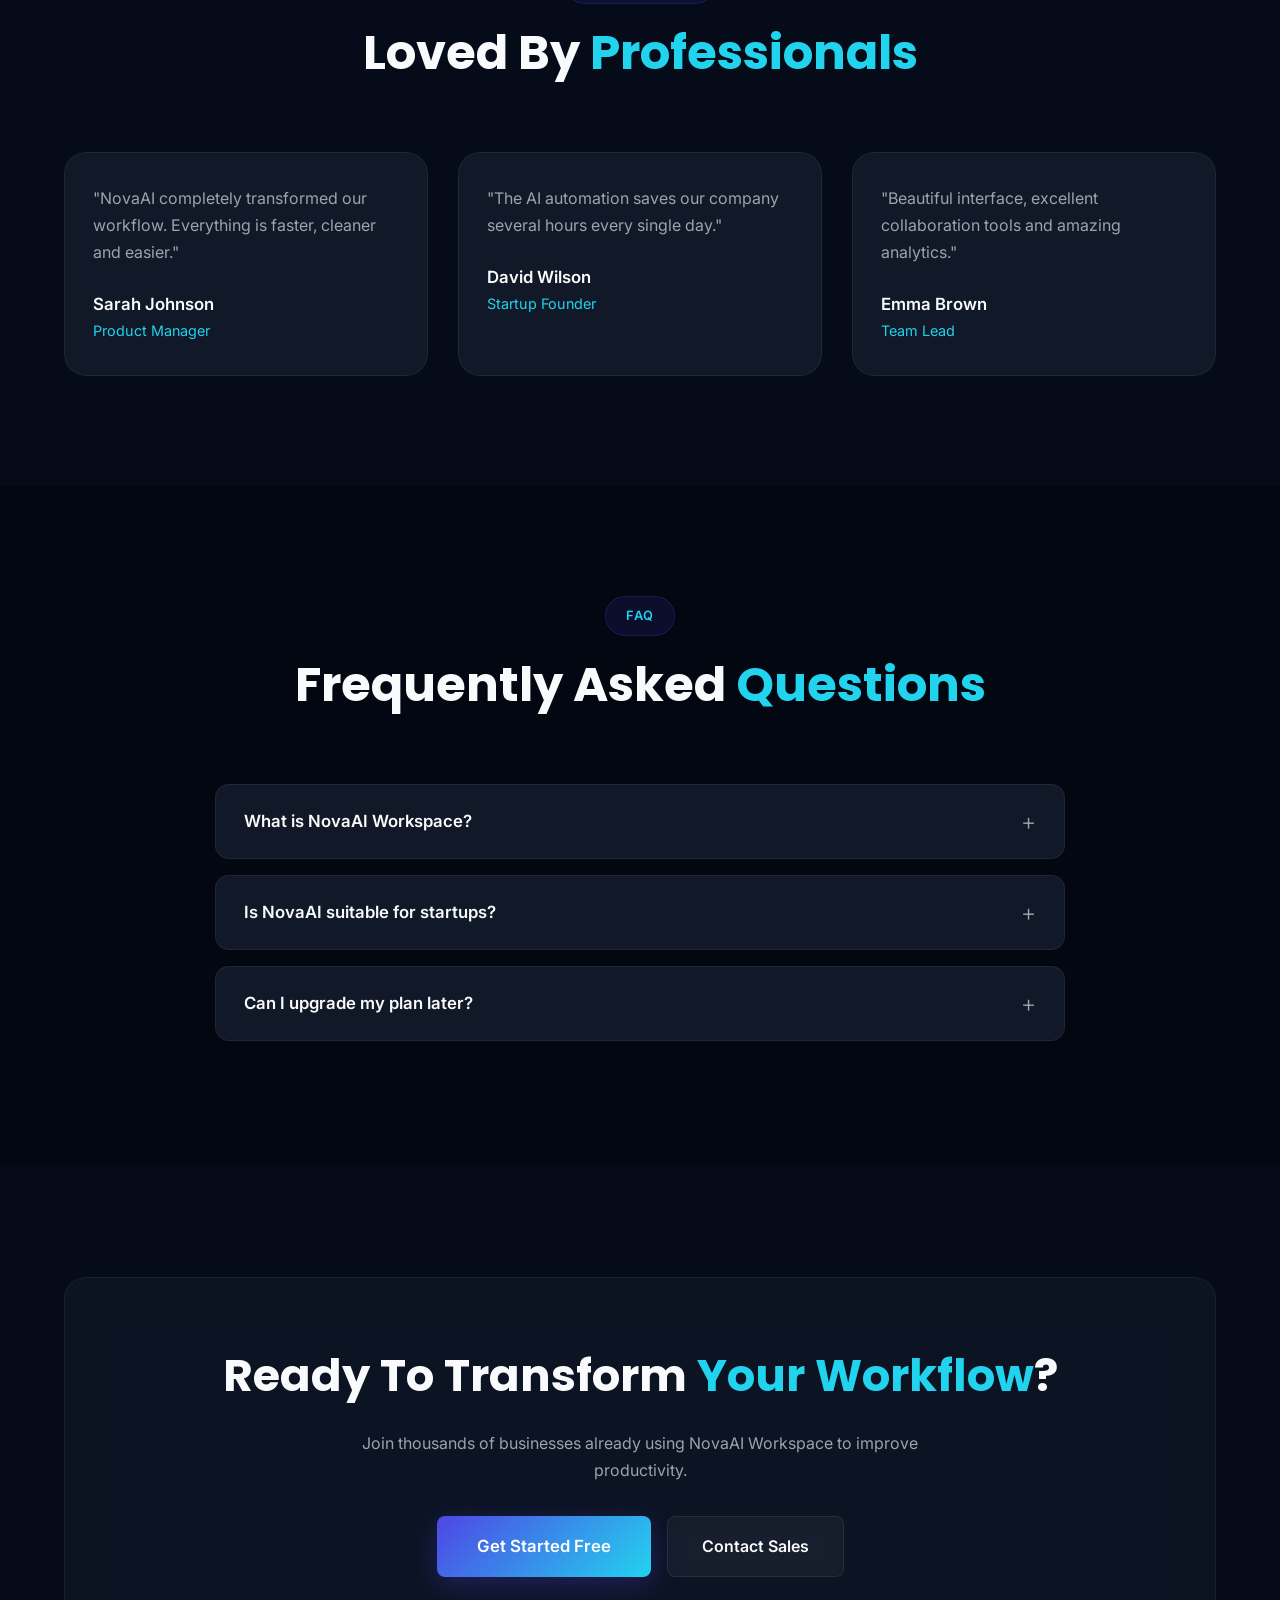
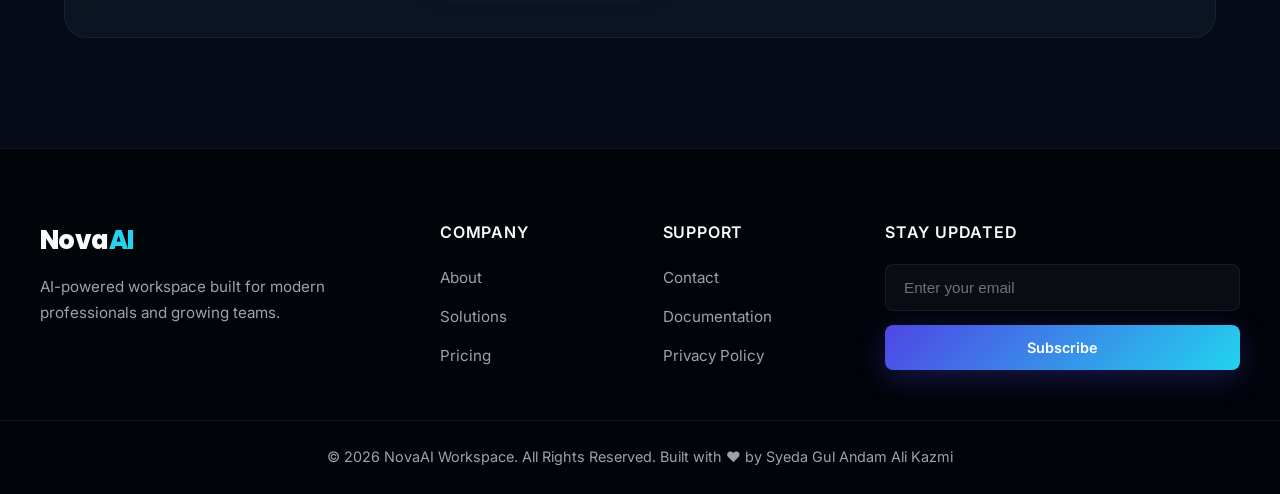
==== commit 780bed85: "feat: complete Project 1 - Responsive Frontend Interface - Add complete index.html with all sections" ====
--- a/index.html
+++ b/index.html
@@ -9,110 +9,78 @@
 
     <meta charset="UTF-8">
     <meta http-equiv="X-UA-Compatible" content="IE=edge">
-
-    <meta
-        name="viewport"
-        content="width=device-width, initial-scale=1.0">
+    <meta name="viewport" content="width=device-width, initial-scale=1.0">
 
     <!-- =========================
          SEO
     ========================== -->
 
-    <title>
-        NovaAI Workspace | AI-Powered Productivity Platform
-    </title>
-
-    <meta
-        name="description"
-        content="NovaAI Workspace is a modern AI-powered productivity platform designed to help teams collaborate smarter, automate workflows, and manage projects efficiently.">
-
-    <meta
-        name="keywords"
-        content="AI Workspace, AI SaaS, Productivity, Project Management, Team Collaboration, Automation">
-
-    <meta
-        name="author"
-        content="Syeda Gul Andam Ali Kazmi">
-
-    <meta
-        name="robots"
-        content="index,follow">
-
-    <link
-        rel="canonical"
-        href="https://github.com/gul310/NovaAI-Workspace">
+    <title>NovaAI Workspace | AI-Powered Productivity Platform</title>
+
+    <meta name="description" content="NovaAI Workspace is a modern AI-powered productivity platform designed to help teams collaborate smarter, automate workflows, and manage projects efficiently.">
+    <meta name="keywords" content="AI Workspace, AI SaaS, Productivity, Project Management, Team Collaboration, Automation">
+    <meta name="author" content="Syeda Gul Andam Ali Kazmi">
+    <meta name="robots" content="index,follow">
+
+    <link rel="canonical" href="https://github.com/gul310/NovaAI-Workspace">
 
     <!-- =========================
          Open Graph
     ========================== -->
 
-    <meta
-        property="og:title"
-        content="NovaAI Workspace">
-
-    <meta
-        property="og:description"
-        content="Modern AI Workspace for Productivity and Collaboration">
-
-    <meta
-        property="og:type"
-        content="website">
-
-    <meta
-        property="og:image"
-        content="assets/images/og-image.jpg">
-
-    <!-- =========================
-         Twitter
-    ========================== -->
-
-    <meta
-        name="twitter:card"
-        content="summary_large_image">
-
-    <meta
-        name="twitter:title"
-        content="NovaAI Workspace">
-
-    <meta
-        name="twitter:description"
-        content="AI Powered Productivity Platform">
+    <meta property="og:title" content="NovaAI Workspace">
+    <meta property="og:description" content="Modern AI Workspace for Productivity and Collaboration">
+    <meta property="og:type" content="website">
+    <meta property="og:image" content="assets/images/og-image.jpg">
+    <meta property="og:url" content="https://github.com/gul310/NovaAI-Workspace">
+
+    <!-- =========================
+         Twitter Card
+    ========================== -->
+
+    <meta name="twitter:card" content="summary_large_image">
+    <meta name="twitter:title" content="NovaAI Workspace">
+    <meta name="twitter:description" content="AI Powered Productivity Platform">
+    <meta name="twitter:image" content="assets/images/og-image.jpg">
+
+    <!-- =========================
+         JSON-LD Schema
+    ========================== -->
+
+    <script type="application/ld+json">
+        {
+            "@context": "https://schema.org",
+            "@type": "SoftwareApplication",
+            "name": "NovaAI Workspace",
+            "description": "AI-powered productivity platform for modern teams",
+            "applicationCategory": "BusinessApplication",
+            "operatingSystem": "All",
+            "url": "https://github.com/gul310/NovaAI-Workspace"
+        }
+    </script>
 
     <!-- =========================
          Google Fonts
     ========================== -->
 
-    <link rel="preconnect"
-        href="https://fonts.googleapis.com">
-
-    <link rel="preconnect"
-        href="https://fonts.gstatic.com"
-        crossorigin>
-
-    <link
-        href="https://fonts.googleapis.com/css2?family=Inter:wght@300;400;500;600;700&family=Poppins:wght@400;500;600;700;800&display=swap"
-        rel="stylesheet">
+    <link rel="preconnect" href="https://fonts.googleapis.com">
+    <link rel="preconnect" href="https://fonts.gstatic.com" crossorigin>
+
+    <link href="https://fonts.googleapis.com/css2?family=Inter:wght@300;400;500;600;700;800&family=Poppins:wght@400;500;600;700;800&display=swap" rel="stylesheet">
 
     <!-- =========================
          Styles
     ========================== -->
 
-    <link
-        rel="stylesheet"
-        href="css/style.css">
-
-    <link
-        rel="stylesheet"
-        href="css/responsive.css">
+    <link rel="stylesheet" href="css/style.css">
+    <link rel="stylesheet" href="css/responsive.css">
 
     <!-- =========================
          Favicon
     ========================== -->
 
-    <link
-        rel="icon"
-        type="image/png"
-        href="assets/favicon/favicon.png">
+    <link rel="icon" type="image/png" href="assets/favicon/favicon.png">
+    <link rel="apple-touch-icon" href="assets/favicon/apple-touch-icon.png">
 
 </head>
 
@@ -122,1384 +90,638 @@
          Skip Link
     ========================== -->
 
-    <a
-        href="#main-content"
-        class="skip-link">
-        Skip to Content
-    </a>
+    <a href="#main-content" class="skip-link">Skip to Content</a>
 
     <!-- =========================
          Announcement Bar
     ========================== -->
 
-    <section class="announcement-bar">
-
+    <section class="announcement-bar" role="banner" aria-label="Announcement">
         <div class="container">
-
             <p>
-
                 🚀 New Feature Released —
-                AI Workspace Automation is now available.
-
+                <a href="services.html" class="announcement-link">AI Workspace Automation</a>
+                is now available. Start your free trial today!
             </p>
-
         </div>
-
     </section>
 
     <!-- =========================
-         Header
-    ========================== -->
-
-    <header class="header">
-
+         Header / Navigation
+    ========================== -->
+
+    <header class="header" role="banner">
         <div class="container">
-
-            <nav
-                class="navbar">
+            <nav class="navbar" role="navigation" aria-label="Main Navigation">
 
                 <!-- Logo -->
-
-                <a
-                    href="index.html"
-                    class="logo">
-
+                <a href="index.html" class="logo" aria-label="NovaAI Workspace Home">
                     Nova<span>AI</span>
-
                 </a>
 
-                <!-- Navigation -->
-
-                <ul class="nav-menu">
-
+                <!-- Navigation Menu -->
+                <ul class="nav-menu" id="navMenu">
                     <li>
-
-                        <a
-                            href="index.html"
-                            class="active">
-
-                            Home
-
-                        </a>
-
+                        <a href="index.html" class="active">Home</a>
                     </li>
-
                     <li>
-
-                        <a href="about.html">
-
-                            About
-
-                        </a>
-
+                        <a href="about.html">About</a>
                     </li>
-
                     <li>
-
-                        <a href="services.html">
-
-                            Solutions
-
-                        </a>
-
+                        <a href="services.html">Solutions</a>
                     </li>
-
                     <li>
-
-                        <a href="pricing.html">
-
-                            Pricing
-
-                        </a>
-
+                        <a href="pricing.html">Pricing</a>
                     </li>
-
                     <li>
-
-                        <a href="contact.html">
-
-                            Contact
-
-                        </a>
-
+                        <a href="contact.html">Contact</a>
                     </li>
-
                 </ul>
 
                 <!-- Right Actions -->
-
                 <div class="nav-actions">
-
-                    <button
-                        id="theme-toggle"
-                        aria-label="Toggle Dark Mode">
-
+                    <button id="theme-toggle" aria-label="Toggle Dark Mode" class="theme-toggle">
                         🌙
-
                     </button>
-
-                    <a
-                        href="contact.html"
-                        class="btn-primary">
-
-                        Get Started
-
-                    </a>
-
-                </div>
-
-                <!-- Mobile Menu -->
-
-                <button
-                    class="hamburger"
-                    aria-label="Open Navigation">
-
+                    <a href="contact.html" class="btn-primary btn-small">Get Started</a>
+                </div>
+
+                <!-- Mobile Menu Button -->
+                <button class="hamburger" id="hamburgerMenu" aria-expanded="false" aria-controls="navMenu" aria-label="Toggle Navigation">
                     <span></span>
                     <span></span>
                     <span></span>
-
                 </button>
 
             </nav>
-
         </div>
-
     </header>
 
     <!-- =========================
-         Main Content Starts
+         MAIN CONTENT
     ========================== -->
 
     <main id="main-content">
-                <!-- =========================================
-                    HERO SECTION
-        ========================================== -->
-
-        <section class="hero">
+
+        <!-- =========================================
+             HERO SECTION
+        ========================================== -->
+
+        <section class="hero" aria-labelledby="hero-title">
+
+            <!-- Background Effects -->
+            <div class="hero-background">
+                <div class="blur-circle blur-one"></div>
+                <div class="blur-circle blur-two"></div>
+                <div class="blur-circle blur-three"></div>
+                <div class="grid-overlay"></div>
+            </div>
 
             <div class="container hero-container">
 
                 <!-- Left Content -->
-
                 <div class="hero-content">
 
                     <span class="hero-badge">
-
                         ✨ AI Powered Productivity Platform
-
                     </span>
 
-                    <h1>
-
+                    <h1 id="hero-title">
                         Build Faster.
                         <br>
-
                         Collaborate Smarter.
                         <br>
-
-                        Work With AI.
-
+                        Work With <span>AI</span>.
                     </h1>
 
                     <p>
-
-                        NovaAI Workspace helps modern teams manage
-                        projects, automate repetitive tasks,
-                        collaborate in real time and boost productivity
-                        using Artificial Intelligence.
-
+                        NovaAI Workspace helps modern teams manage projects,
+                        automate repetitive tasks, collaborate in real time,
+                        and boost productivity using Artificial Intelligence.
                     </p>
 
                     <div class="hero-buttons">
-
-                        <a
-                            href="pricing.html"
-                            class="btn-primary">
-
-                            Start Free
-
+                        <a href="pricing.html" class="btn-primary btn-large">
+                            Start Free Trial
+                            <svg width="20" height="20" viewBox="0 0 24 24" fill="none" stroke="currentColor" stroke-width="2">
+                                <path d="M5 12h14M12 5l7 7-7 7"/>
+                            </svg>
                         </a>
-
-                        <a
-                            href="about.html"
-                            class="btn-secondary">
-
+                        <a href="about.html" class="btn-secondary btn-large">
                             Explore Platform
-
                         </a>
-
-                    </div>
-
-                    <!-- Statistics -->
-
+                    </div>
+
+                    <!-- Hero Statistics -->
                     <div class="hero-stats">
-
                         <div class="stat-item">
-
-                            <h3>
-
-                                10K+
-
-                            </h3>
-
-                            <p>
-
-                                Active Users
-
-                            </p>
-
-                        </div>
-
+                            <h3 data-count="10000">10K+</h3>
+                            <p>Active Users</p>
+                        </div>
                         <div class="stat-item">
-
-                            <h3>
-
-                                150+
-
-                            </h3>
-
-                            <p>
-
-                                Companies
-
-                            </p>
-
-                        </div>
-
+                            <h3 data-count="150">150+</h3>
+                            <p>Companies</p>
+                        </div>
                         <div class="stat-item">
-
-                            <h3>
-
-                                98%
-
-                            </h3>
-
-                            <p>
-
-                                Client Satisfaction
-
-                            </p>
-
-                        </div>
-
+                            <h3 data-count="98">98%</h3>
+                            <p>Client Satisfaction</p>
+                        </div>
                     </div>
 
                 </div>
 
                 <!-- Right Dashboard -->
-
                 <div class="hero-image">
 
-                    <div class="dashboard-card">
-
+                    <div class="dashboard-card glass-card">
                         <div class="dashboard-header">
-
                             <div class="dashboard-title">
-
+                                <span class="dot"></span>
                                 AI Workspace
-
                             </div>
-
-                            <span class="online">
-
-                                ● Online
-
-                            </span>
-
+                            <span class="online-status">● Online</span>
                         </div>
 
                         <div class="dashboard-body">
-
                             <div class="task-card">
-
-                                <span>
-
-                                    AI Project Planning
-
-                                </span>
-
-                                <strong>
-
-                                    96%
-
-                                </strong>
-
+                                <span>AI Project Planning</span>
+                                <strong>96%</strong>
                             </div>
-
                             <div class="task-card">
-
-                                <span>
-
-                                    Team Collaboration
-
-                                </span>
-
-                                <strong>
-
-                                    Active
-
-                                </strong>
-
+                                <span>Team Collaboration</span>
+                                <strong class="active-status">Active</strong>
                             </div>
-
                             <div class="task-card">
-
-                                <span>
-
-                                    Smart Automation
-
-                                </span>
-
-                                <strong>
-
-                                    Running
-
-                                </strong>
-
+                                <span>Smart Automation</span>
+                                <strong class="running-status">Running</strong>
                             </div>
-
                             <div class="task-card">
-
-                                <span>
-
-                                    Weekly Analytics
-
-                                </span>
-
-                                <strong>
-
-                                    +37%
-
-                                </strong>
-
+                                <span>Weekly Analytics</span>
+                                <strong class="growth">+37%</strong>
                             </div>
-
-                        </div>
-
-                    </div>
-
-                </div>
-
-            </div>
-
-        </section>
-
-
-
-        <!-- =========================================
-                    TRUSTED BY
-        ========================================== -->
-
-        <section class="trusted">
-
+                        </div>
+
+                        <!-- Floating Cards -->
+                        <div class="floating-card float-1">
+                            📈 24% faster
+                        </div>
+                        <div class="floating-card float-2">
+                            ⚡ 8x speed
+                        </div>
+                    </div>
+
+                </div>
+
+            </div>
+
+        </section>
+
+        <!-- =========================================
+             TRUSTED BY
+        ========================================== -->
+
+        <section class="trusted" aria-label="Trusted by leading companies">
             <div class="container">
-
-                <p class="trusted-title">
-
-                    Trusted by innovative teams worldwide
-
-                </p>
-
+                <p class="trusted-title">Trusted by innovative teams worldwide</p>
                 <div class="trusted-grid">
-
-                    <div class="brand-card">
-
-                        NOVA TECH
-
-                    </div>
-
-                    <div class="brand-card">
-
-                        CLOUDIFY
-
-                    </div>
-
-                    <div class="brand-card">
-
-                        AI HUB
-
-                    </div>
-
-                    <div class="brand-card">
-
-                        NEXTFLOW
-
-                    </div>
-
-                    <div class="brand-card">
-
-                        WORKSYNC
-
-                    </div>
-
-                </div>
-
-            </div>
-
-        </section>
-                <!-- =========================================
-                    FEATURES SECTION
-        ========================================== -->
-
-        <section class="features">
-
+                    <div class="brand-card">NOVA TECH</div>
+                    <div class="brand-card">CLOUDIFY</div>
+                    <div class="brand-card">AI HUB</div>
+                    <div class="brand-card">NEXTFLOW</div>
+                    <div class="brand-card">WORKSYNC</div>
+                </div>
+            </div>
+        </section>
+
+        <!-- =========================================
+             FEATURES SECTION
+        ========================================== -->
+
+        <section class="features" aria-labelledby="features-title">
             <div class="container">
 
                 <div class="section-header">
-
-                    <span class="section-badge">
-
-                        WHY CHOOSE US
-
-                    </span>
-
-                    <h2>
-
+                    <span class="section-badge">WHY CHOOSE US</span>
+                    <h2 id="features-title">
                         Everything You Need
                         <br>
-                        In One AI Workspace
-
+                        In One <span>AI Workspace</span>
                     </h2>
-
                     <p>
-
                         Powerful tools designed to simplify collaboration,
                         automate workflows, improve productivity and help
                         your team achieve more every day.
-
                     </p>
-
                 </div>
 
                 <div class="features-grid">
 
                     <!-- Card 1 -->
-
-                    <article class="feature-card">
-
-                        <div class="feature-icon">
-
-                            🚀
-
-                        </div>
-
-                        <h3>
-
-                            Smart Automation
-
-                        </h3>
-
-                        <p>
-
-                            Automate repetitive work using intelligent
-                            AI workflows and save valuable time.
-
-                        </p>
-
+                    <article class="feature-card glass-card">
+                        <div class="feature-icon">🚀</div>
+                        <h3>Smart Automation</h3>
+                        <p>Automate repetitive work using intelligent AI workflows and save valuable time.</p>
                     </article>
 
                     <!-- Card 2 -->
-
-                    <article class="feature-card">
-
-                        <div class="feature-icon">
-
-                            📊
-
-                        </div>
-
-                        <h3>
-
-                            Live Analytics
-
-                        </h3>
-
-                        <p>
-
-                            Monitor project performance through
-                            beautiful real-time dashboards.
-
-                        </p>
-
+                    <article class="feature-card glass-card">
+                        <div class="feature-icon">📊</div>
+                        <h3>Live Analytics</h3>
+                        <p>Monitor project performance through beautiful real-time dashboards.</p>
                     </article>
 
                     <!-- Card 3 -->
-
-                    <article class="feature-card">
-
-                        <div class="feature-icon">
-
-                            🤝
-
-                        </div>
-
-                        <h3>
-
-                            Team Collaboration
-
-                        </h3>
-
-                        <p>
-
-                            Communicate with teammates and work
-                            together in one centralized workspace.
-
-                        </p>
-
+                    <article class="feature-card glass-card">
+                        <div class="feature-icon">🤝</div>
+                        <h3>Team Collaboration</h3>
+                        <p>Communicate with teammates and work together in one centralized workspace.</p>
                     </article>
 
                     <!-- Card 4 -->
-
-                    <article class="feature-card">
-
-                        <div class="feature-icon">
-
-                            🔒
-
-                        </div>
-
-                        <h3>
-
-                            Enterprise Security
-
-                        </h3>
-
-                        <p>
-
-                            Bank-level encryption keeps your
-                            projects and business data secure.
-
-                        </p>
-
+                    <article class="feature-card glass-card">
+                        <div class="feature-icon">🔒</div>
+                        <h3>Enterprise Security</h3>
+                        <p>Bank-level encryption keeps your projects and business data secure.</p>
                     </article>
 
                     <!-- Card 5 -->
-
-                    <article class="feature-card">
-
-                        <div class="feature-icon">
-
-                            ⚡
-
-                        </div>
-
-                        <h3>
-
-                            Lightning Performance
-
-                        </h3>
-
-                        <p>
-
-                            Optimized architecture delivers
-                            smooth performance across devices.
-
-                        </p>
-
+                    <article class="feature-card glass-card">
+                        <div class="feature-icon">⚡</div>
+                        <h3>Lightning Performance</h3>
+                        <p>Optimized architecture delivers smooth performance across devices.</p>
                     </article>
 
                     <!-- Card 6 -->
-
-                    <article class="feature-card">
-
-                        <div class="feature-icon">
-
-                            ☁️
-
-                        </div>
-
-                        <h3>
-
-                            Cloud Workspace
-
-                        </h3>
-
-                        <p>
-
-                            Access your projects anywhere
-                            from any device securely.
-
-                        </p>
-
-                    </article>
-
-                </div>
-
-            </div>
-
-        </section>
-
-
-
-        <!-- =========================================
-                    DASHBOARD PREVIEW
-        ========================================== -->
-
-        <section class="dashboard-preview">
-
+                    <article class="feature-card glass-card">
+                        <div class="feature-icon">☁️</div>
+                        <h3>Cloud Workspace</h3>
+                        <p>Access your projects anywhere from any device securely.</p>
+                    </article>
+
+                </div>
+
+            </div>
+        </section>
+
+        <!-- =========================================
+             DASHBOARD PREVIEW
+        ========================================== -->
+
+        <section class="dashboard-preview" aria-labelledby="dashboard-title">
             <div class="container dashboard-grid">
 
-                <!-- Left -->
-
+                <!-- Left Content -->
                 <div class="dashboard-content">
-
-                    <span class="section-badge">
-
-                        PRODUCTIVITY
-
-                    </span>
-
-                    <h2>
-
+                    <span class="section-badge">PRODUCTIVITY</span>
+                    <h2 id="dashboard-title">
                         Work Faster
-                        With AI Assistance
-
+                        With <span>AI Assistance</span>
                     </h2>
-
                     <p>
-
-                        NovaAI Workspace combines artificial
-                        intelligence, project management,
-                        collaboration and reporting into one
+                        NovaAI Workspace combines artificial intelligence,
+                        project management, collaboration and reporting into one
                         modern dashboard.
-
                     </p>
 
                     <ul class="dashboard-list">
-
-                        <li>
-
-                            ✔ AI Task Suggestions
-
-                        </li>
-
-                        <li>
-
-                            ✔ Team Workspace
-
-                        </li>
-
-                        <li>
-
-                            ✔ Smart Notifications
-
-                        </li>
-
-                        <li>
-
-                            ✔ Live Reports
-
-                        </li>
-
-                        <li>
-
-                            ✔ Cloud Synchronization
-
-                        </li>
-
+                        <li>✔ AI Task Suggestions</li>
+                        <li>✔ Team Workspace</li>
+                        <li>✔ Smart Notifications</li>
+                        <li>✔ Live Reports</li>
+                        <li>✔ Cloud Synchronization</li>
                     </ul>
 
-                    <a
-                        href="services.html"
-                        class="btn-primary">
-
-                        Explore Features
-
-                    </a>
-
-                </div>
-
-                <!-- Right -->
-
-                <div class="dashboard-preview-card">
-
+                    <a href="services.html" class="btn-primary">Explore Features</a>
+                </div>
+
+                <!-- Right Preview Card -->
+                <div class="dashboard-preview-card glass-card">
                     <div class="preview-top">
-
-                        <h3>
-
-                            Workspace Analytics
-
-                        </h3>
-
-                    </div>
-
+                        <h3>Workspace Analytics</h3>
+                    </div>
                     <div class="analytics">
-
                         <div class="analytics-item">
-
-                            <span>
-
-                                Productivity
-
-                            </span>
-
-                            <strong>
-
-                                91%
-
-                            </strong>
-
-                        </div>
-
+                            <span>Productivity</span>
+                            <strong>91%</strong>
+                        </div>
                         <div class="analytics-item">
-
-                            <span>
-
-                                Completed Tasks
-
-                            </span>
-
-                            <strong>
-
-                                1,284
-
-                            </strong>
-
-                        </div>
-
+                            <span>Completed Tasks</span>
+                            <strong>1,284</strong>
+                        </div>
                         <div class="analytics-item">
-
-                            <span>
-
-                                AI Suggestions
-
-                            </span>
-
-                            <strong>
-
-                                356
-
-                            </strong>
-
-                        </div>
-
+                            <span>AI Suggestions</span>
+                            <strong>356</strong>
+                        </div>
                         <div class="analytics-item">
-
-                            <span>
-
-                                Active Teams
-
-                            </span>
-
-                            <strong>
-
-                                120
-
-                            </strong>
-
-                        </div>
-
-                    </div>
-
-                </div>
-
-            </div>
-
-        </section>
-                <!-- =========================================
-                    STATISTICS
-        ========================================== -->
-
-        <section class="statistics">
-
+                            <span>Active Teams</span>
+                            <strong>120</strong>
+                        </div>
+                    </div>
+                </div>
+
+            </div>
+        </section>
+
+        <!-- =========================================
+             STATISTICS - FIXED VERSION
+        ========================================== -->
+
+        <section class="statistics" aria-labelledby="stats-title">
             <div class="container">
 
                 <div class="section-header">
-
-                    <span class="section-badge">
-                        OUR IMPACT
-                    </span>
-
-                    <h2>
-                        Trusted By Teams Around The World
+                    <span class="section-badge">OUR IMPACT</span>
+                    <h2 id="stats-title">
+                        Trusted By Teams <span>Around The World</span>
                     </h2>
-
                     <p>
                         Thousands of professionals use NovaAI Workspace every
                         day to improve collaboration and productivity.
                     </p>
-
                 </div>
 
                 <div class="stats-grid">
 
                     <div class="stats-card">
-
-                        <h2>10K+</h2>
-
+                        <h2 data-count="10000">0</h2>
                         <p>Active Users</p>
-
                     </div>
 
                     <div class="stats-card">
-
-                        <h2>150+</h2>
-
+                        <h2 data-count="150">0</h2>
                         <p>Global Companies</p>
-
                     </div>
 
                     <div class="stats-card">
-
-                        <h2>2M+</h2>
-
+                        <h2 data-count="2000000">0</h2>
                         <p>Tasks Completed</p>
-
                     </div>
 
                     <div class="stats-card">
-
-                        <h2>99%</h2>
-
+                        <h2 data-count="99">0</h2>
                         <p>Customer Satisfaction</p>
-
-                    </div>
-
-                </div>
-
-            </div>
-
-        </section>
-
-
-
-        <!-- =========================================
-                    WORKFLOW
-        ========================================== -->
-
-        <section class="workflow">
-
+                    </div>
+
+                </div>
+
+            </div>
+        </section>
+
+        <!-- =========================================
+             WORKFLOW
+        ========================================== -->
+
+        <section class="workflow" aria-labelledby="workflow-title">
             <div class="container">
 
                 <div class="section-header">
-
-                    <span class="section-badge">
-
-                        HOW IT WORKS
-
-                    </span>
-
-                    <h2>
-
-                        Get Started In Three Simple Steps
-
+                    <span class="section-badge">HOW IT WORKS</span>
+                    <h2 id="workflow-title">
+                        Get Started In <span>Three Simple Steps</span>
                     </h2>
-
                 </div>
 
                 <div class="workflow-grid">
 
-                    <article class="workflow-card">
-
-                        <div class="workflow-number">
-
-                            01
-
-                        </div>
-
-                        <h3>
-
-                            Create Workspace
-
-                        </h3>
-
+                    <article class="workflow-card glass-card">
+                        <div class="workflow-number">01</div>
+                        <h3>Create Workspace</h3>
+                        <p>Create your secure workspace within seconds.</p>
+                    </article>
+
+                    <article class="workflow-card glass-card">
+                        <div class="workflow-number">02</div>
+                        <h3>Invite Team</h3>
+                        <p>Collaborate with your team using shared projects.</p>
+                    </article>
+
+                    <article class="workflow-card glass-card">
+                        <div class="workflow-number">03</div>
+                        <h3>Boost Productivity</h3>
+                        <p>Let AI automate repetitive work while you focus on important decisions.</p>
+                    </article>
+
+                </div>
+
+            </div>
+        </section>
+
+        <!-- =========================================
+             TESTIMONIALS
+        ========================================== -->
+
+        <section class="testimonials" aria-labelledby="testimonials-title">
+            <div class="container">
+
+                <div class="section-header">
+                    <span class="section-badge">TESTIMONIALS</span>
+                    <h2 id="testimonials-title">
+                        Loved By <span>Professionals</span>
+                    </h2>
+                </div>
+
+                <div class="testimonial-grid">
+
+                    <article class="testimonial-card glass-card">
                         <p>
-
-                            Create your secure workspace within seconds.
-
-                        </p>
-
-                    </article>
-
-                    <article class="workflow-card">
-
-                        <div class="workflow-number">
-
-                            02
-
-                        </div>
-
-                        <h3>
-
-                            Invite Team
-
-                        </h3>
-
-                        <p>
-
-                            Collaborate with your team using shared projects.
-
-                        </p>
-
-                    </article>
-
-                    <article class="workflow-card">
-
-                        <div class="workflow-number">
-
-                            03
-
-                        </div>
-
-                        <h3>
-
-                            Boost Productivity
-
-                        </h3>
-
-                        <p>
-
-                            Let AI automate repetitive work while you focus
-                            on important decisions.
-
-                        </p>
-
-                    </article>
-
-                </div>
-
-            </div>
-
-        </section>
-
-
-
-        <!-- =========================================
-                    TESTIMONIALS
-        ========================================== -->
-
-        <section class="testimonials">
-
-            <div class="container">
-
-                <div class="section-header">
-
-                    <span class="section-badge">
-
-                        TESTIMONIALS
-
-                    </span>
-
-                    <h2>
-
-                        Loved By Professionals
-
-                    </h2>
-
-                </div>
-
-                <div class="testimonial-grid">
-
-                    <article class="testimonial-card">
-
-                        <p>
-
                             "NovaAI completely transformed our workflow.
                             Everything is faster, cleaner and easier."
-
                         </p>
-
                         <div class="client">
-
-                            <strong>
-
-                                Sarah Johnson
-
-                            </strong>
-
-                            <span>
-
-                                Product Manager
-
-                            </span>
-
-                        </div>
-
-                    </article>
-
-                    <article class="testimonial-card">
-
+                            <strong>Sarah Johnson</strong>
+                            <span>Product Manager</span>
+                        </div>
+                    </article>
+
+                    <article class="testimonial-card glass-card">
                         <p>
-
                             "The AI automation saves our company several
                             hours every single day."
-
                         </p>
-
                         <div class="client">
-
-                            <strong>
-
-                                David Wilson
-
-                            </strong>
-
-                            <span>
-
-                                Startup Founder
-
-                            </span>
-
-                        </div>
-
-                    </article>
-
-                    <article class="testimonial-card">
-
+                            <strong>David Wilson</strong>
+                            <span>Startup Founder</span>
+                        </div>
+                    </article>
+
+                    <article class="testimonial-card glass-card">
                         <p>
-
                             "Beautiful interface, excellent collaboration
                             tools and amazing analytics."
-
                         </p>
-
                         <div class="client">
-
-                            <strong>
-
-                                Emma Brown
-
-                            </strong>
-
-                            <span>
-
-                                Team Lead
-
-                            </span>
-
-                        </div>
-
-                    </article>
-
-                </div>
-
-            </div>
-
-        </section>
-                <!-- =========================================
-                    FAQ SECTION
-        ========================================== -->
-
-        <section class="faq">
-
+                            <strong>Emma Brown</strong>
+                            <span>Team Lead</span>
+                        </div>
+                    </article>
+
+                </div>
+
+            </div>
+        </section>
+
+        <!-- =========================================
+             FAQ SECTION
+        ========================================== -->
+
+        <section class="faq" aria-labelledby="faq-title">
             <div class="container">
 
                 <div class="section-header">
-
-                    <span class="section-badge">
-                        FAQ
-                    </span>
-
-                    <h2>
-                        Frequently Asked Questions
+                    <span class="section-badge">FAQ</span>
+                    <h2 id="faq-title">
+                        Frequently Asked <span>Questions</span>
                     </h2>
-
                 </div>
 
                 <div class="faq-container">
 
                     <div class="faq-item">
-
-                        <button class="faq-question">
-
+                        <button class="faq-question" aria-expanded="false">
                             What is NovaAI Workspace?
-
+                            <span class="faq-icon">+</span>
                         </button>
-
                         <div class="faq-answer">
-
                             <p>
-
                                 NovaAI Workspace is an AI-powered productivity
                                 platform that helps teams collaborate,
                                 automate tasks, and manage projects efficiently.
-
                             </p>
-
-                        </div>
-
+                        </div>
                     </div>
 
                     <div class="faq-item">
-
-                        <button class="faq-question">
-
+                        <button class="faq-question" aria-expanded="false">
                             Is NovaAI suitable for startups?
-
+                            <span class="faq-icon">+</span>
                         </button>
-
                         <div class="faq-answer">
-
                             <p>
-
                                 Yes. NovaAI is designed for startups,
                                 agencies, enterprises and remote teams.
-
                             </p>
-
-                        </div>
-
+                        </div>
                     </div>
 
                     <div class="faq-item">
-
-                        <button class="faq-question">
-
+                        <button class="faq-question" aria-expanded="false">
                             Can I upgrade my plan later?
-
+                            <span class="faq-icon">+</span>
                         </button>
-
                         <div class="faq-answer">
-
                             <p>
-
                                 Absolutely. You can upgrade or downgrade
                                 your subscription at any time.
-
                             </p>
-
-                        </div>
-
-                    </div>
-
-                </div>
-
-            </div>
-
-        </section>
-
-
-
-        <!-- =========================================
-                    CALL TO ACTION
-        ========================================== -->
-
-        <section class="cta">
-
+                        </div>
+                    </div>
+
+                </div>
+
+            </div>
+        </section>
+
+        <!-- =========================================
+             CALL TO ACTION
+        ========================================== -->
+
+        <section class="cta" aria-labelledby="cta-title">
             <div class="container">
 
-                <h2>
-
-                    Ready To Transform Your Workflow?
-
-                </h2>
-
+                <div class="cta-content glass-card">
+                    <h2 id="cta-title">
+                        Ready To Transform <span>Your Workflow</span>?
+                    </h2>
+                    <p>
+                        Join thousands of businesses already using
+                        NovaAI Workspace to improve productivity.
+                    </p>
+                    <div class="cta-buttons">
+                        <a href="pricing.html" class="btn-primary btn-large">
+                            Get Started Free
+                        </a>
+                        <a href="contact.html" class="btn-secondary btn-large">
+                            Contact Sales
+                        </a>
+                    </div>
+                </div>
+
+            </div>
+        </section>
+
+    </main>
+
+    <!-- =========================================
+         FOOTER
+    ========================================== -->
+
+    <footer class="footer" role="contentinfo">
+        <div class="container footer-grid">
+
+            <!-- Brand -->
+            <div class="footer-brand">
+                <h3 class="logo">Nova<span>AI</span></h3>
                 <p>
-
-                    Join thousands of businesses already using
-                    NovaAI Workspace to improve productivity.
-
-                </p>
-
-                <div class="hero-buttons">
-
-                    <a
-                        href="pricing.html"
-                        class="btn-primary">
-
-                        Get Started Free
-
-                    </a>
-
-                    <a
-                        href="contact.html"
-                        class="btn-secondary">
-
-                        Contact Sales
-
-                    </a>
-
-                </div>
-
-            </div>
-
-        </section>
-
-    </main>
-
-
-
-
-
-    <!-- =========================================
-                    FOOTER
-    ========================================== -->
-
-    <footer class="footer">
-
-        <div class="container footer-grid">
-
-            <div>
-
-                <h3 class="logo">
-
-                    Nova<span>AI</span>
-
-                </h3>
-
-                <p>
-
                     AI-powered workspace built for modern
                     professionals and growing teams.
-
                 </p>
-
-            </div>
-
+            </div>
+
+            <!-- Company Links -->
             <div>
-
-                <h4>
-
-                    Company
-
-                </h4>
-
+                <h4>Company</h4>
                 <ul>
-
-                    <li>
-
-                        <a href="about.html">
-
-                            About
-
-                        </a>
-
-                    </li>
-
-                    <li>
-
-                        <a href="services.html">
-
-                            Solutions
-
-                        </a>
-
-                    </li>
-
-                    <li>
-
-                        <a href="pricing.html">
-
-                            Pricing
-
-                        </a>
-
-                    </li>
-
+                    <li><a href="about.html">About</a></li>
+                    <li><a href="services.html">Solutions</a></li>
+                    <li><a href="pricing.html">Pricing</a></li>
                 </ul>
-
-            </div>
-
+            </div>
+
+            <!-- Support Links -->
             <div>
-
-                <h4>
-
-                    Support
-
-                </h4>
-
+                <h4>Support</h4>
                 <ul>
-
-                    <li>
-
-                        <a href="contact.html">
-
-                            Contact
-
-                        </a>
-
-                    </li>
-
-                    <li>
-
-                        <a href="#">
-
-                            Documentation
-
-                        </a>
-
-                    </li>
-
-                    <li>
-
-                        <a href="#">
-
-                            Privacy Policy
-
-                        </a>
-
-                    </li>
-
+                    <li><a href="contact.html">Contact</a></li>
+                    <li><a href="#">Documentation</a></li>
+                    <li><a href="#">Privacy Policy</a></li>
                 </ul>
-
-            </div>
-
+            </div>
+
+            <!-- Newsletter -->
             <div>
-
-                <h4>
-
-                    Stay Updated
-
-                </h4>
-
-                <form class="newsletter">
-
-                    <input
-                        type="email"
-                        placeholder="Enter your email">
-
-                    <button
-                        type="submit"
-                        class="btn-primary">
-
-                        Subscribe
-
-                    </button>
-
+                <h4>Stay Updated</h4>
+                <form class="newsletter" id="newsletterForm">
+                    <input type="email" placeholder="Enter your email" required aria-label="Email address">
+                    <button type="submit" class="btn-primary">Subscribe</button>
                 </form>
-
             </div>
 
         </div>
 
         <div class="footer-bottom">
-
             <div class="container">
-
                 <p>
-
-                    © 2026 NovaAI Workspace.
-                    All Rights Reserved.
-
+                    © 2026 NovaAI Workspace. All Rights Reserved.
+                    Built with ❤️ by Syeda Gul Andam Ali Kazmi
                 </p>
-
-            </div>
-
+            </div>
         </div>
 
     </footer>
 
-
-
     <!-- =========================================
-                BACK TO TOP BUTTON
+         BACK TO TOP BUTTON
     ========================================== -->
 
-    <button
-        id="backToTop"
-        aria-label="Back To Top">
-
+    <button id="backToTop" aria-label="Back To Top" class="back-to-top">
         ↑
-
     </button>
 
-
-
     <!-- =========================================
-                JAVASCRIPT
+         JAVASCRIPT
     ========================================== -->
 
-    <script src="js/app.js"></script>
+    <script src="js/app.js" defer></script>
 
 </body>
 
--- a/css/style.css
+++ b/css/style.css
@@ -0,0 +1,1378 @@
+/* ==========================================================
+   NovaAI Workspace
+   Main Stylesheet
+   Version : 2.0
+   Author  : Syeda Gul Andam Ali Kazmi
+   ========================================================== */
+
+
+/* ==========================================================
+   GOOGLE FONTS
+========================================================== */
+
+@import url('https://fonts.googleapis.com/css2?family=Inter:wght@300;400;500;600;700;800&family=Poppins:wght@400;500;600;700;800&display=swap');
+
+
+/* ==========================================================
+   CSS VARIABLES
+========================================================== */
+
+:root {
+
+    --primary: #4F46E5;
+    --primary-light: #818CF8;
+    --primary-dark: #4338CA;
+    --secondary: #22D3EE;
+    --secondary-light: #67E8F9;
+
+    --success: #10B981;
+    --warning: #F59E0B;
+    --danger: #EF4444;
+
+    --bg-dark: #030712;
+    --bg-card: #111827;
+    --bg-card-hover: #1F2937;
+    --bg-elevated: #1F2937;
+    --bg-surface: #050B18;
+
+    --border: #374151;
+    --border-light: rgba(255, 255, 255, 0.06);
+    --border-medium: rgba(255, 255, 255, 0.08);
+
+    --text: #F9FAFB;
+    --text-light: #CBD5E1;
+    --text-gray: #9CA3AF;
+    --text-muted: #6B7280;
+
+    --white: #ffffff;
+
+    --shadow: 0 10px 30px rgba(0, 0, 0, 0.18);
+    --shadow-lg: 0 20px 60px rgba(0, 0, 0, 0.4);
+    --shadow-glow: 0 0 60px rgba(79, 70, 229, 0.15);
+
+    --radius-sm: 8px;
+    --radius-md: 14px;
+    --radius-lg: 22px;
+    --radius-xl: 28px;
+
+    --transition: 0.35s cubic-bezier(0.4, 0, 0.2, 1);
+    --transition-slow: 0.6s cubic-bezier(0.4, 0, 0.2, 1);
+
+    --glass-bg: rgba(17, 24, 39, 0.6);
+    --glass-border: rgba(255, 255, 255, 0.06);
+    --glass-blur: blur(20px);
+}
+
+
+/* ==========================================================
+   RESET
+========================================================== */
+
+* {
+    margin: 0;
+    padding: 0;
+    box-sizing: border-box;
+}
+
+html {
+    scroll-behavior: smooth;
+}
+
+body {
+    font-family: 'Inter', -apple-system, BlinkMacSystemFont, sans-serif;
+    background: var(--bg-dark);
+    color: var(--text);
+    line-height: 1.7;
+    -webkit-font-smoothing: antialiased;
+    -moz-osx-font-smoothing: grayscale;
+    overflow-x: hidden;
+}
+
+img {
+    display: block;
+    max-width: 100%;
+}
+
+ul {
+    list-style: none;
+}
+
+a {
+    text-decoration: none;
+    color: inherit;
+    transition: var(--transition);
+}
+
+button {
+    cursor: pointer;
+    font-family: inherit;
+    border: none;
+    background: none;
+}
+
+
+/* ==========================================================
+   GLOBAL
+========================================================== */
+
+.container {
+    width: min(92%, 1200px);
+    margin: 0 auto;
+    padding: 0 24px;
+}
+
+section {
+    padding: 110px 0;
+}
+
+.section-header {
+    max-width: 700px;
+    margin: 0 auto 70px;
+    text-align: center;
+}
+
+.section-header h2 {
+    font-size: clamp(2rem, 4vw, 3rem);
+    font-family: 'Poppins', sans-serif;
+    margin: 20px 0;
+    line-height: 1.2;
+}
+
+.section-header h2 span {
+    color: var(--secondary);
+}
+
+.section-header p {
+    color: var(--text-gray);
+    max-width: 600px;
+    margin: 0 auto;
+}
+
+.section-badge {
+    display: inline-block;
+    padding: 8px 20px;
+    border-radius: 100px;
+    background: rgba(79, 70, 229, 0.12);
+    color: var(--secondary);
+    font-size: 0.8rem;
+    font-weight: 600;
+    text-transform: uppercase;
+    letter-spacing: 0.08em;
+    border: 1px solid rgba(79, 70, 229, 0.2);
+}
+
+
+/* ==========================================================
+   SKIP LINK
+========================================================== */
+
+.skip-link {
+    position: absolute;
+    top: -100px;
+    left: 30px;
+    background: var(--primary);
+    color: #fff;
+    padding: 12px 24px;
+    border-radius: var(--radius-sm);
+    z-index: 9999;
+    font-weight: 600;
+}
+
+.skip-link:focus {
+    top: 20px;
+}
+
+
+/* ==========================================================
+   ANNOUNCEMENT BAR
+========================================================== */
+
+.announcement-bar {
+    background: linear-gradient(90deg, var(--primary), var(--secondary));
+    padding: 10px 0;
+    text-align: center;
+    font-size: 0.875rem;
+    font-weight: 500;
+    color: #fff;
+    position: relative;
+    z-index: 100;
+}
+
+.announcement-bar .announcement-link {
+    color: #fff;
+    text-decoration: underline;
+    font-weight: 600;
+    transition: var(--transition);
+}
+
+.announcement-bar .announcement-link:hover {
+    opacity: 0.8;
+}
+
+
+/* ==========================================================
+   HEADER / NAVIGATION
+========================================================== */
+
+.header {
+    position: sticky;
+    top: 0;
+    z-index: 999;
+    background: rgba(3, 7, 18, 0.8);
+    backdrop-filter: var(--glass-blur);
+    -webkit-backdrop-filter: var(--glass-blur);
+    border-bottom: 1px solid var(--border-light);
+}
+
+.navbar {
+    display: flex;
+    justify-content: space-between;
+    align-items: center;
+    min-height: 72px;
+    padding: 8px 0;
+}
+
+.logo {
+    font-size: 1.6rem;
+    font-family: 'Poppins', sans-serif;
+    font-weight: 800;
+    letter-spacing: -0.02em;
+}
+
+.logo span {
+    color: var(--secondary);
+}
+
+.nav-menu {
+    display: flex;
+    gap: 32px;
+    align-items: center;
+}
+
+.nav-menu a {
+    color: var(--text-gray);
+    font-size: 0.95rem;
+    font-weight: 500;
+    transition: var(--transition);
+    position: relative;
+}
+
+.nav-menu a:hover,
+.nav-menu .active {
+    color: var(--text);
+}
+
+.nav-menu .active {
+    color: var(--secondary);
+}
+
+.nav-menu a::after {
+    content: '';
+    position: absolute;
+    bottom: -4px;
+    left: 0;
+    width: 0;
+    height: 2px;
+    background: var(--secondary);
+    transition: var(--transition);
+}
+
+.nav-menu a:hover::after,
+.nav-menu .active::after {
+    width: 100%;
+}
+
+.nav-actions {
+    display: flex;
+    align-items: center;
+    gap: 16px;
+}
+
+.theme-toggle {
+    font-size: 1.25rem;
+    padding: 8px;
+    border-radius: 50%;
+    color: var(--text-gray);
+    transition: var(--transition);
+    background: rgba(255, 255, 255, 0.04);
+}
+
+.theme-toggle:hover {
+    background: var(--bg-card);
+    color: var(--text);
+}
+
+.btn-small {
+    padding: 10px 24px !important;
+    font-size: 0.875rem !important;
+}
+
+/* ==========================================================
+   HAMBURGER
+========================================================== */
+
+.hamburger {
+    display: none;
+    flex-direction: column;
+    gap: 5px;
+    padding: 6px;
+    background: none;
+    border: none;
+    cursor: pointer;
+}
+
+.hamburger span {
+    width: 26px;
+    height: 2.5px;
+    border-radius: 4px;
+    background: var(--text);
+    transition: var(--transition);
+}
+
+.hamburger.active span:nth-child(1) {
+    transform: rotate(45deg) translate(5px, 5px);
+}
+
+.hamburger.active span:nth-child(2) {
+    opacity: 0;
+    transform: scaleX(0);
+}
+
+.hamburger.active span:nth-child(3) {
+    transform: rotate(-45deg) translate(5px, -5px);
+}
+
+
+/* ==========================================================
+   BUTTONS
+========================================================== */
+
+.btn-primary {
+    display: inline-flex;
+    align-items: center;
+    justify-content: center;
+    gap: 8px;
+    padding: 14px 34px;
+    border-radius: var(--radius-sm);
+    background: linear-gradient(135deg, var(--primary), var(--secondary));
+    color: #fff;
+    font-weight: 600;
+    font-size: 1rem;
+    transition: var(--transition);
+    box-shadow: 0 8px 30px rgba(79, 70, 229, 0.3);
+    border: none;
+    cursor: pointer;
+    text-decoration: none;
+}
+
+.btn-primary:hover {
+    transform: translateY(-4px);
+    box-shadow: 0 16px 45px rgba(79, 70, 229, 0.4);
+}
+
+.btn-large {
+    padding: 16px 40px;
+    font-size: 1.05rem;
+}
+
+.btn-secondary {
+    display: inline-flex;
+    align-items: center;
+    justify-content: center;
+    padding: 14px 34px;
+    border-radius: var(--radius-sm);
+    border: 1px solid var(--border-medium);
+    background: rgba(255, 255, 255, 0.04);
+    backdrop-filter: blur(10px);
+    color: var(--text);
+    font-weight: 600;
+    font-size: 1rem;
+    transition: var(--transition);
+    cursor: pointer;
+    text-decoration: none;
+}
+
+.btn-secondary:hover {
+    background: rgba(255, 255, 255, 0.08);
+    transform: translateY(-4px);
+    border-color: var(--secondary);
+}
+
+
+/* ==========================================================
+   GLASS CARD
+========================================================== */
+
+.glass-card {
+    background: var(--glass-bg);
+    backdrop-filter: var(--glass-blur);
+    -webkit-backdrop-filter: var(--glass-blur);
+    border: 1px solid var(--glass-border);
+    border-radius: var(--radius-md);
+}
+
+
+/* ==========================================================
+   HERO SECTION
+========================================================== */
+
+.hero {
+    position: relative;
+    overflow: hidden;
+    min-height: 100vh;
+    display: flex;
+    align-items: center;
+    padding: 60px 0 80px;
+}
+
+/* Hero Background Effects */
+.hero-background {
+    position: absolute;
+    inset: 0;
+    overflow: hidden;
+    pointer-events: none;
+    z-index: 0;
+}
+
+.blur-circle {
+    position: absolute;
+    border-radius: 50%;
+    filter: blur(100px);
+    animation: float 10s ease-in-out infinite;
+}
+
+.blur-one {
+    width: 500px;
+    height: 500px;
+    background: var(--primary);
+    top: -150px;
+    right: -100px;
+    opacity: 0.25;
+}
+
+.blur-two {
+    width: 400px;
+    height: 400px;
+    background: var(--secondary);
+    bottom: -100px;
+    left: -80px;
+    opacity: 0.2;
+}
+
+.blur-three {
+    width: 300px;
+    height: 300px;
+    background: var(--primary-light);
+    top: 50%;
+    left: 50%;
+    transform: translate(-50%, -50%);
+    opacity: 0.15;
+}
+
+.grid-overlay {
+    position: absolute;
+    inset: 0;
+    background-image:
+        linear-gradient(rgba(255, 255, 255, 0.03) 1px, transparent 1px),
+        linear-gradient(90deg, rgba(255, 255, 255, 0.03) 1px, transparent 1px);
+    background-size: 60px 60px;
+    mask-image: radial-gradient(circle, black 40%, transparent 90%);
+    -webkit-mask-image: radial-gradient(circle, black 40%, transparent 90%);
+}
+
+.hero-container {
+    position: relative;
+    z-index: 2;
+    display: grid;
+    grid-template-columns: 1fr 1fr;
+    gap: 60px;
+    align-items: center;
+}
+
+.hero-content {
+    display: flex;
+    flex-direction: column;
+    gap: 24px;
+}
+
+.hero-badge {
+    display: inline-flex;
+    align-items: center;
+    gap: 10px;
+    padding: 10px 24px;
+    border-radius: 100px;
+    background: rgba(79, 70, 229, 0.12);
+    border: 1px solid rgba(79, 70, 229, 0.2);
+    color: var(--secondary);
+    font-size: 0.85rem;
+    font-weight: 600;
+    align-self: flex-start;
+    backdrop-filter: var(--glass-blur);
+}
+
+.hero-content h1 {
+    font-size: clamp(2.5rem, 5vw, 4.2rem);
+    font-family: 'Poppins', sans-serif;
+    font-weight: 800;
+    line-height: 1.1;
+    letter-spacing: -0.03em;
+}
+
+.hero-content h1 span {
+    background: linear-gradient(135deg, var(--primary), var(--secondary));
+    -webkit-background-clip: text;
+    -webkit-text-fill-color: transparent;
+    background-clip: text;
+}
+
+.hero-content p {
+    color: var(--text-gray);
+    font-size: 1.15rem;
+    max-width: 500px;
+}
+
+.hero-buttons {
+    display: flex;
+    gap: 16px;
+    flex-wrap: wrap;
+    margin-top: 8px;
+}
+
+/* Hero Statistics */
+.hero-stats {
+    display: flex;
+    gap: 45px;
+    margin-top: 16px;
+    flex-wrap: wrap;
+}
+
+.stat-item h3 {
+    font-size: 2rem;
+    font-family: 'Poppins', sans-serif;
+    color: var(--secondary);
+    margin-bottom: 4px;
+}
+
+.stat-item p {
+    color: var(--text-gray);
+    font-size: 0.9rem;
+    max-width: 100%;
+}
+
+/* Hero Dashboard / Image */
+.hero-image {
+    display: flex;
+    justify-content: center;
+    align-items: center;
+    position: relative;
+}
+
+.dashboard-card {
+    width: 100%;
+    max-width: 500px;
+    background: rgba(17, 24, 39, 0.7);
+    backdrop-filter: blur(22px);
+    -webkit-backdrop-filter: blur(22px);
+    border: 1px solid var(--border-light);
+    border-radius: var(--radius-lg);
+    padding: 32px;
+    box-shadow: var(--shadow-lg);
+    transition: var(--transition);
+    position: relative;
+    overflow: visible;
+}
+
+.dashboard-card:hover {
+    transform: translateY(-8px);
+}
+
+.dashboard-header {
+    display: flex;
+    justify-content: space-between;
+    align-items: center;
+    margin-bottom: 24px;
+}
+
+.dashboard-title {
+    display: flex;
+    align-items: center;
+    gap: 10px;
+    font-size: 1.2rem;
+    font-weight: 700;
+    font-family: 'Poppins', sans-serif;
+}
+
+.dashboard-title .dot {
+    display: inline-block;
+    width: 10px;
+    height: 10px;
+    border-radius: 50%;
+    background: var(--success);
+    animation: pulse-dot 2s ease-in-out infinite;
+}
+
+.online-status {
+    color: var(--success);
+    font-size: 0.85rem;
+    font-weight: 500;
+}
+
+.dashboard-body {
+    display: flex;
+    flex-direction: column;
+    gap: 14px;
+}
+
+.task-card {
+    display: flex;
+    justify-content: space-between;
+    align-items: center;
+    padding: 16px 20px;
+    background: rgba(255, 255, 255, 0.03);
+    border-radius: var(--radius-sm);
+    border: 1px solid rgba(255, 255, 255, 0.04);
+    transition: var(--transition);
+}
+
+.task-card:hover {
+    background: rgba(79, 70, 229, 0.12);
+    transform: translateX(6px);
+}
+
+.task-card span {
+    color: var(--text-gray);
+    font-size: 0.95rem;
+}
+
+.task-card strong {
+    color: var(--secondary);
+    font-weight: 600;
+}
+
+.task-card .active-status {
+    color: var(--success);
+}
+
+.task-card .running-status {
+    color: var(--warning);
+}
+
+.task-card .growth {
+    color: var(--success);
+}
+
+/* Floating Cards */
+.floating-card {
+    position: absolute;
+    padding: 12px 20px;
+    border-radius: var(--radius-sm);
+    background: rgba(17, 24, 39, 0.85);
+    backdrop-filter: blur(16px);
+    -webkit-backdrop-filter: blur(16px);
+    border: 1px solid var(--border-light);
+    font-size: 0.9rem;
+    font-weight: 600;
+    box-shadow: var(--shadow);
+    animation: float 6s ease-in-out infinite;
+}
+
+.float-1 {
+    top: -20px;
+    right: -20px;
+    color: var(--success);
+}
+
+.float-2 {
+    bottom: -20px;
+    left: -20px;
+    color: var(--secondary);
+}
+
+
+/* ==========================================================
+   TRUSTED BRANDS
+========================================================== */
+
+.trusted {
+    padding: 60px 0;
+}
+
+.trusted-title {
+    text-align: center;
+    color: var(--text-gray);
+    margin-bottom: 40px;
+    font-size: 0.95rem;
+    font-weight: 500;
+    letter-spacing: 0.05em;
+    text-transform: uppercase;
+}
+
+.trusted-grid {
+    display: grid;
+    grid-template-columns: repeat(5, 1fr);
+    gap: 24px;
+}
+
+.brand-card {
+    padding: 20px 24px;
+    text-align: center;
+    border-radius: var(--radius-sm);
+    background: rgba(255, 255, 255, 0.03);
+    border: 1px solid var(--border-light);
+    color: var(--text-gray);
+    font-weight: 600;
+    font-size: 0.9rem;
+    letter-spacing: 0.05em;
+    transition: var(--transition);
+}
+
+.brand-card:hover {
+    transform: translateY(-6px);
+    background: rgba(255, 255, 255, 0.06);
+    border-color: rgba(79, 70, 229, 0.3);
+    color: var(--text);
+}
+
+
+/* ==========================================================
+   FEATURES
+========================================================== */
+
+.features {
+    background: var(--bg-surface);
+}
+
+.features-grid {
+    display: grid;
+    grid-template-columns: repeat(3, 1fr);
+    gap: 30px;
+}
+
+.feature-card {
+    background: var(--bg-card);
+    border-radius: var(--radius-lg);
+    padding: 35px 30px;
+    border: 1px solid var(--border-light);
+    transition: var(--transition);
+}
+
+.feature-card:hover {
+    transform: translateY(-12px);
+    border-color: rgba(79, 70, 229, 0.4);
+    box-shadow: var(--shadow-glow);
+}
+
+.feature-icon {
+    width: 64px;
+    height: 64px;
+    display: flex;
+    align-items: center;
+    justify-content: center;
+    border-radius: var(--radius-md);
+    font-size: 1.8rem;
+    margin-bottom: 20px;
+    background: linear-gradient(135deg, rgba(79, 70, 229, 0.2), rgba(34, 211, 238, 0.2));
+}
+
+.feature-card h3 {
+    font-size: 1.25rem;
+    font-family: 'Poppins', sans-serif;
+    margin-bottom: 14px;
+}
+
+.feature-card p {
+    color: var(--text-gray);
+    font-size: 0.95rem;
+}
+
+
+/* ==========================================================
+   DASHBOARD PREVIEW
+========================================================== */
+
+.dashboard-preview {
+    background: var(--bg-dark);
+}
+
+.dashboard-grid {
+    display: grid;
+    grid-template-columns: 1fr 1fr;
+    gap: 70px;
+    align-items: center;
+}
+
+.dashboard-content h2 {
+    font-size: clamp(2rem, 3.5vw, 3rem);
+    margin: 20px 0;
+    font-family: 'Poppins', sans-serif;
+}
+
+.dashboard-content h2 span {
+    color: var(--secondary);
+}
+
+.dashboard-content p {
+    color: var(--text-gray);
+    margin-bottom: 30px;
+}
+
+.dashboard-list {
+    display: flex;
+    flex-direction: column;
+    gap: 14px;
+    margin-bottom: 35px;
+}
+
+.dashboard-list li {
+    color: var(--text-gray);
+    font-size: 1rem;
+    display: flex;
+    align-items: center;
+    gap: 10px;
+}
+
+.dashboard-preview-card {
+    background: rgba(17, 24, 39, 0.7);
+    backdrop-filter: blur(18px);
+    -webkit-backdrop-filter: blur(18px);
+    border-radius: var(--radius-lg);
+    padding: 32px;
+    border: 1px solid var(--border-light);
+    box-shadow: var(--shadow);
+}
+
+.preview-top {
+    margin-bottom: 28px;
+}
+
+.preview-top h3 {
+    font-size: 1.4rem;
+    font-family: 'Poppins', sans-serif;
+}
+
+.analytics {
+    display: flex;
+    flex-direction: column;
+    gap: 14px;
+}
+
+.analytics-item {
+    display: flex;
+    justify-content: space-between;
+    align-items: center;
+    padding: 16px 20px;
+    border-radius: var(--radius-sm);
+    background: rgba(255, 255, 255, 0.03);
+    transition: var(--transition);
+}
+
+.analytics-item:hover {
+    transform: translateX(8px);
+    background: rgba(79, 70, 229, 0.12);
+}
+
+.analytics-item span {
+    color: var(--text-gray);
+}
+
+.analytics-item strong {
+    color: var(--secondary);
+}
+
+
+/* ==========================================================
+   STATISTICS
+========================================================== */
+
+.statistics {
+    background: var(--bg-surface);
+}
+
+.stats-grid {
+    display: grid;
+    grid-template-columns: repeat(4, 1fr);
+    gap: 30px;
+    margin-top: 10px;
+}
+
+.stats-card {
+    background: var(--bg-card);
+    padding: 40px 30px;
+    border-radius: var(--radius-lg);
+    text-align: center;
+    border: 1px solid var(--border-light);
+    transition: var(--transition);
+}
+
+.stats-card:hover {
+    transform: translateY(-10px);
+    border-color: rgba(79, 70, 229, 0.3);
+    box-shadow: var(--shadow-glow);
+}
+
+.stats-card h2 {
+    font-size: clamp(2.5rem, 4vw, 3.2rem);
+    font-family: 'Poppins', sans-serif;
+    color: var(--secondary);
+    margin-bottom: 10px;
+}
+
+.stats-card p {
+    color: var(--text-gray);
+    font-size: 0.95rem;
+}
+
+
+/* ==========================================================
+   WORKFLOW
+========================================================== */
+
+.workflow {
+    background: var(--bg-dark);
+}
+
+.workflow-grid {
+    display: grid;
+    grid-template-columns: repeat(3, 1fr);
+    gap: 30px;
+}
+
+.workflow-card {
+    background: var(--bg-card);
+    border-radius: var(--radius-lg);
+    padding: 40px 30px;
+    text-align: center;
+    transition: var(--transition);
+    border: 1px solid var(--border-light);
+}
+
+.workflow-card:hover {
+    transform: translateY(-12px);
+    border-color: rgba(79, 70, 229, 0.3);
+}
+
+.workflow-number {
+    width: 70px;
+    height: 70px;
+    margin: 0 auto 24px;
+    display: flex;
+    justify-content: center;
+    align-items: center;
+    border-radius: 50%;
+    background: linear-gradient(135deg, var(--primary), var(--secondary));
+    font-size: 1.5rem;
+    font-weight: 700;
+    color: #fff;
+}
+
+.workflow-card h3 {
+    font-size: 1.3rem;
+    font-family: 'Poppins', sans-serif;
+    margin-bottom: 14px;
+}
+
+.workflow-card p {
+    color: var(--text-gray);
+    font-size: 0.95rem;
+}
+
+
+/* ==========================================================
+   TESTIMONIALS
+========================================================== */
+
+.testimonials {
+    background: var(--bg-surface);
+}
+
+.testimonial-grid {
+    display: grid;
+    grid-template-columns: repeat(3, 1fr);
+    gap: 30px;
+}
+
+.testimonial-card {
+    background: var(--bg-card);
+    padding: 32px 28px;
+    border-radius: var(--radius-lg);
+    border: 1px solid var(--border-light);
+    transition: var(--transition);
+}
+
+.testimonial-card:hover {
+    transform: translateY(-8px);
+    border-color: rgba(79, 70, 229, 0.3);
+}
+
+.testimonial-card p {
+    color: var(--text-gray);
+    margin-bottom: 24px;
+    font-size: 1rem;
+    line-height: 1.7;
+}
+
+.client {
+    display: flex;
+    flex-direction: column;
+}
+
+.client strong {
+    font-size: 1.05rem;
+    font-weight: 600;
+}
+
+.client span {
+    color: var(--secondary);
+    font-size: 0.9rem;
+}
+
+
+/* ==========================================================
+   FAQ
+========================================================== */
+
+.faq {
+    background: var(--bg-dark);
+}
+
+.faq-container {
+    max-width: 850px;
+    margin: 0 auto;
+}
+
+.faq-item {
+    background: var(--bg-card);
+    border-radius: var(--radius-md);
+    margin-bottom: 16px;
+    overflow: hidden;
+    border: 1px solid var(--border-light);
+    transition: var(--transition);
+}
+
+.faq-item:hover {
+    border-color: rgba(79, 70, 229, 0.3);
+}
+
+.faq-question {
+    width: 100%;
+    display: flex;
+    justify-content: space-between;
+    align-items: center;
+    padding: 22px 28px;
+    background: none;
+    color: var(--text);
+    font-size: 1.05rem;
+    font-weight: 600;
+    text-align: left;
+    cursor: pointer;
+    transition: var(--transition);
+}
+
+.faq-question:hover {
+    color: var(--secondary);
+}
+
+.faq-icon {
+    font-size: 1.5rem;
+    font-weight: 300;
+    transition: var(--transition);
+    color: var(--text-gray);
+}
+
+.faq-item.active .faq-icon {
+    transform: rotate(45deg);
+    color: var(--secondary);
+}
+
+.faq-answer {
+    max-height: 0;
+    overflow: hidden;
+    padding: 0 28px;
+    transition: max-height 0.4s ease, padding 0.4s ease;
+}
+
+.faq-item.active .faq-answer {
+    max-height: 200px;
+    padding: 0 28px 24px;
+}
+
+.faq-answer p {
+    color: var(--text-gray);
+    font-size: 0.95rem;
+}
+
+
+/* ==========================================================
+   CALL TO ACTION
+========================================================== */
+
+.cta {
+    text-align: center;
+    background: var(--bg-surface);
+}
+
+.cta-content {
+    padding: 60px 40px;
+    border-radius: var(--radius-lg);
+    background: rgba(17, 24, 39, 0.7);
+    backdrop-filter: var(--glass-blur);
+    -webkit-backdrop-filter: var(--glass-blur);
+    border: 1px solid var(--border-light);
+}
+
+.cta-content h2 {
+    font-size: clamp(2rem, 3.5vw, 3rem);
+    font-family: 'Poppins', sans-serif;
+    margin-bottom: 16px;
+}
+
+.cta-content h2 span {
+    color: var(--secondary);
+}
+
+.cta-content p {
+    color: var(--text-gray);
+    max-width: 600px;
+    margin: 0 auto 32px;
+}
+
+.cta-buttons {
+    display: flex;
+    gap: 16px;
+    justify-content: center;
+    flex-wrap: wrap;
+}
+
+
+/* ==========================================================
+   FOOTER
+========================================================== */
+
+.footer {
+    background: #010409;
+    border-top: 1px solid var(--border-light);
+}
+
+.footer-grid {
+    display: grid;
+    grid-template-columns: 2fr 1fr 1fr 2fr;
+    gap: 45px;
+    padding: 70px 0 50px;
+}
+
+.footer-brand p {
+    color: var(--text-gray);
+    font-size: 0.95rem;
+    margin-top: 12px;
+    max-width: 300px;
+}
+
+.footer h4 {
+    color: var(--text);
+    font-size: 1rem;
+    font-weight: 600;
+    margin-bottom: 18px;
+    text-transform: uppercase;
+    letter-spacing: 0.05em;
+}
+
+.footer ul {
+    display: flex;
+    flex-direction: column;
+    gap: 12px;
+}
+
+.footer ul li a {
+    color: var(--text-gray);
+    font-size: 0.95rem;
+    transition: var(--transition);
+}
+
+.footer ul li a:hover {
+    color: var(--secondary);
+    transform: translateX(4px);
+    display: inline-block;
+}
+
+.newsletter {
+    display: flex;
+    flex-direction: column;
+    gap: 14px;
+}
+
+.newsletter input {
+    padding: 14px 18px;
+    border: 1px solid var(--border-light);
+    border-radius: var(--radius-sm);
+    background: rgba(255, 255, 255, 0.04);
+    color: var(--text);
+    font-size: 0.95rem;
+    transition: var(--transition);
+}
+
+.newsletter input:focus {
+    outline: none;
+    border-color: var(--primary);
+}
+
+.newsletter input::placeholder {
+    color: var(--text-muted);
+}
+
+.newsletter .btn-primary {
+    padding: 14px 24px;
+    font-size: 0.9rem;
+    width: 100%;
+}
+
+.footer-bottom {
+    padding: 24px 0;
+    text-align: center;
+    border-top: 1px solid var(--border-light);
+}
+
+.footer-bottom p {
+    color: var(--text-gray);
+    font-size: 0.9rem;
+}
+
+
+/* ==========================================================
+   BACK TO TOP
+========================================================== */
+
+#backToTop {
+    position: fixed;
+    right: 30px;
+    bottom: 30px;
+    width: 50px;
+    height: 50px;
+    border-radius: 50%;
+    background: linear-gradient(135deg, var(--primary), var(--secondary));
+    color: #fff;
+    display: flex;
+    justify-content: center;
+    align-items: center;
+    font-size: 1.4rem;
+    box-shadow: var(--shadow);
+    transition: var(--transition);
+    opacity: 0;
+    visibility: hidden;
+    transform: translateY(20px);
+    z-index: 900;
+    border: none;
+    cursor: pointer;
+}
+
+#backToTop.show {
+    opacity: 1;
+    visibility: visible;
+    transform: translateY(0);
+}
+
+#backToTop:hover {
+    transform: translateY(-4px) scale(1.05);
+    box-shadow: 0 12px 40px rgba(79, 70, 229, 0.4);
+}
+
+
+/* ==========================================================
+   ANIMATIONS
+========================================================== */
+
+@keyframes fadeUp {
+    from {
+        opacity: 0;
+        transform: translateY(40px);
+    }
+    to {
+        opacity: 1;
+        transform: translateY(0);
+    }
+}
+
+@keyframes float {
+    0% {
+        transform: translateY(0px);
+    }
+    50% {
+        transform: translateY(-20px);
+    }
+    100% {
+        transform: translateY(0px);
+    }
+}
+
+@keyframes pulse-dot {
+    0% {
+        opacity: 1;
+        transform: scale(1);
+    }
+    50% {
+        opacity: 0.5;
+        transform: scale(0.8);
+    }
+    100% {
+        opacity: 1;
+        transform: scale(1);
+    }
+}
+
+/* Fade-up animation on scroll (triggered by JS) */
+.animate-fade-up {
+    opacity: 0;
+    transform: translateY(40px);
+    transition: opacity 0.8s ease, transform 0.8s ease;
+}
+
+.animate-fade-up.visible {
+    opacity: 1;
+    transform: translateY(0);
+}
+
+
+/* ==========================================================
+   UTILITIES
+========================================================== */
+
+.text-center {
+    text-align: center;
+}
+
+.mt-2 {
+    margin-top: 20px;
+}
+
+.mt-4 {
+    margin-top: 40px;
+}
+
+.mb-2 {
+    margin-bottom: 20px;
+}
+
+.mb-4 {
+    margin-bottom: 40px;
+}
+
+
+/* ==========================================================
+   SCROLLBAR STYLING
+========================================================== */
+
+::-webkit-scrollbar {
+    width: 8px;
+}
+
+::-webkit-scrollbar-track {
+    background: var(--bg-dark);
+}
+
+::-webkit-scrollbar-thumb {
+    background: var(--primary);
+    border-radius: 10px;
+}
+
+::-webkit-scrollbar-thumb:hover {
+    background: var(--secondary);
+}
--- a/css/responsive.css
+++ b/css/responsive.css
@@ -0,0 +1,1659 @@
+/* ==========================================================
+   NovaAI Workspace
+   Responsive Stylesheet
+   Version : 2.0
+   Author  : Syeda Gul Andam Ali Kazmi
+   ========================================================== */
+
+
+/* ==========================================================
+   1400px - Extra Large Screens
+========================================================== */
+
+@media (max-width: 1400px) {
+
+    .container {
+        width: min(94%, 1200px);
+    }
+
+    .hero-container {
+        gap: 40px;
+    }
+
+    .hero-content h1 {
+        font-size: clamp(2.8rem, 4.5vw, 4rem);
+    }
+
+    .dashboard-card {
+        max-width: 450px;
+    }
+
+}
+
+
+/* ==========================================================
+   1200px - Large Screens
+========================================================== */
+
+@media (max-width: 1200px) {
+
+    .container {
+        width: min(94%, 1100px);
+    }
+
+    .hero-container {
+        gap: 40px;
+    }
+
+    .hero-content h1 {
+        font-size: clamp(2.5rem, 4vw, 3.5rem);
+    }
+
+    .dashboard-grid {
+        gap: 50px;
+    }
+
+    .features-grid {
+        grid-template-columns: repeat(2, 1fr);
+    }
+
+    .stats-grid {
+        grid-template-columns: repeat(2, 1fr);
+    }
+
+    .testimonial-grid {
+        grid-template-columns: repeat(2, 1fr);
+    }
+
+    .footer-grid {
+        grid-template-columns: repeat(2, 1fr);
+        gap: 35px;
+    }
+
+    .workflow-grid {
+        grid-template-columns: repeat(2, 1fr);
+    }
+
+    .trusted-grid {
+        gap: 20px;
+    }
+
+    .section-header h2 {
+        font-size: clamp(2rem, 3.5vw, 2.8rem);
+    }
+
+}
+
+
+/* ==========================================================
+   992px - Tablets / Small Laptops
+========================================================== */
+
+@media (max-width: 992px) {
+
+    /* General */
+    section {
+        padding: 80px 0;
+    }
+
+    .container {
+        width: min(92%, 100%);
+        padding: 0 20px;
+    }
+
+    /* Hero */
+    .hero {
+        min-height: auto;
+        padding: 40px 0 60px;
+    }
+
+    .hero-container {
+        grid-template-columns: 1fr;
+        text-align: center;
+        gap: 50px;
+    }
+
+    .hero-content {
+        align-items: center;
+    }
+
+    .hero-content p {
+        margin-left: auto;
+        margin-right: auto;
+        max-width: 550px;
+    }
+
+    .hero-badge {
+        align-self: center;
+    }
+
+    .hero-buttons {
+        justify-content: center;
+        flex-wrap: wrap;
+    }
+
+    .hero-stats {
+        justify-content: center;
+        gap: 30px;
+    }
+
+    .hero-image {
+        max-width: 500px;
+        margin: 0 auto;
+    }
+
+    .dashboard-card {
+        max-width: 100%;
+    }
+
+    .floating-card {
+        display: none;
+    }
+
+    /* Trusted */
+    .trusted-grid {
+        grid-template-columns: repeat(3, 1fr);
+        gap: 16px;
+    }
+
+    /* Features */
+    .features-grid {
+        grid-template-columns: repeat(2, 1fr);
+        gap: 24px;
+    }
+
+    /* Dashboard Preview */
+    .dashboard-grid {
+        grid-template-columns: 1fr;
+        gap: 40px;
+        text-align: center;
+    }
+
+    .dashboard-content {
+        display: flex;
+        flex-direction: column;
+        align-items: center;
+    }
+
+    .dashboard-content p {
+        margin-left: auto;
+        margin-right: auto;
+        max-width: 550px;
+    }
+
+    .dashboard-list {
+        align-items: center;
+    }
+
+    .dashboard-preview-card {
+        max-width: 500px;
+        margin: 0 auto;
+        width: 100%;
+    }
+
+    .analytics-item:hover {
+        transform: translateX(0);
+    }
+
+    /* Statistics */
+    .stats-grid {
+        grid-template-columns: repeat(2, 1fr);
+        gap: 24px;
+    }
+
+    /* Workflow */
+    .workflow-grid {
+        grid-template-columns: repeat(2, 1fr);
+        gap: 24px;
+    }
+
+    /* Testimonials */
+    .testimonial-grid {
+        grid-template-columns: repeat(2, 1fr);
+        gap: 24px;
+    }
+
+    /* FAQ */
+    .faq-container {
+        max-width: 100%;
+    }
+
+    .faq-question {
+        font-size: 1rem;
+        padding: 18px 22px;
+    }
+
+    .faq-answer {
+        padding: 0 22px;
+    }
+
+    .faq-item.active .faq-answer {
+        padding: 0 22px 20px;
+    }
+
+    /* CTA */
+    .cta-content {
+        padding: 50px 30px;
+    }
+
+    .cta-buttons {
+        flex-direction: column;
+        align-items: center;
+    }
+
+    .cta-buttons .btn-primary,
+    .cta-buttons .btn-secondary {
+        width: 100%;
+        max-width: 350px;
+    }
+
+    /* Footer */
+    .footer-grid {
+        grid-template-columns: repeat(2, 1fr);
+        gap: 35px;
+        padding: 60px 0 40px;
+    }
+
+    .footer-brand p {
+        max-width: 100%;
+    }
+
+    .newsletter {
+        width: 100%;
+    }
+
+    .newsletter button {
+        width: 100%;
+    }
+
+    /* Navigation */
+    .nav-menu {
+        gap: 24px;
+    }
+
+    /* Section Headers */
+    .section-header {
+        margin-bottom: 50px;
+    }
+
+    .section-header h2 {
+        font-size: clamp(2rem, 3.5vw, 2.6rem);
+    }
+
+}
+
+
+/* ==========================================================
+   768px - Tablets / Large Phones
+========================================================== */
+
+@media (max-width: 768px) {
+
+    /* General */
+    section {
+        padding: 60px 0;
+    }
+
+    .container {
+        padding: 0 16px;
+    }
+
+    /* Navigation */
+    .hamburger {
+        display: flex;
+    }
+
+    .nav-menu {
+        position: fixed;
+        top: 72px;
+        left: -100%;
+        width: 100%;
+        height: calc(100vh - 72px);
+        background: var(--bg-dark);
+        flex-direction: column;
+        justify-content: flex-start;
+        align-items: center;
+        gap: 30px;
+        padding-top: 50px;
+        transition: left 0.4s cubic-bezier(0.4, 0, 0.2, 1);
+        border-top: 1px solid var(--border-light);
+        z-index: 998;
+        overflow-y: auto;
+    }
+
+    .nav-menu.active {
+        left: 0;
+    }
+
+    .nav-menu a {
+        font-size: 1.2rem;
+    }
+
+    .nav-actions .btn-primary {
+        display: none;
+    }
+
+    /* Hero */
+    .hero {
+        padding: 30px 0 50px;
+    }
+
+    .hero-content h1 {
+        font-size: clamp(2rem, 6vw, 3rem);
+    }
+
+    .hero-content p {
+        font-size: 1rem;
+        max-width: 100%;
+    }
+
+    .hero-badge {
+        font-size: 0.75rem;
+        padding: 8px 18px;
+    }
+
+    .hero-buttons {
+        flex-direction: column;
+        align-items: center;
+        width: 100%;
+        gap: 12px;
+    }
+
+    .hero-buttons .btn-primary,
+    .hero-buttons .btn-secondary {
+        width: 100%;
+        max-width: 320px;
+        justify-content: center;
+    }
+
+    .hero-stats {
+        gap: 24px;
+        flex-wrap: wrap;
+        justify-content: center;
+    }
+
+    .stat-item h3 {
+        font-size: 1.6rem;
+    }
+
+    .stat-item p {
+        font-size: 0.85rem;
+    }
+
+    .dashboard-card {
+        padding: 24px;
+    }
+
+    .dashboard-header {
+        flex-direction: column;
+        align-items: flex-start;
+        gap: 8px;
+    }
+
+    .task-card {
+        flex-direction: column;
+        align-items: flex-start;
+        gap: 6px;
+        padding: 14px 16px;
+    }
+
+    .task-card:hover {
+        transform: translateX(0);
+    }
+
+    /* Trusted */
+    .trusted {
+        padding: 40px 0;
+    }
+
+    .trusted-grid {
+        grid-template-columns: repeat(2, 1fr);
+        gap: 14px;
+    }
+
+    .brand-card {
+        padding: 16px;
+        font-size: 0.8rem;
+    }
+
+    /* Features */
+    .features-grid {
+        grid-template-columns: 1fr;
+        gap: 20px;
+    }
+
+    .feature-card {
+        padding: 28px 24px;
+    }
+
+    .feature-card:hover {
+        transform: translateY(-6px);
+    }
+
+    .feature-icon {
+        width: 56px;
+        height: 56px;
+        font-size: 1.5rem;
+    }
+
+    /* Dashboard Preview */
+    .dashboard-grid {
+        gap: 30px;
+    }
+
+    .dashboard-content h2 {
+        font-size: clamp(1.8rem, 5vw, 2.5rem);
+    }
+
+    .dashboard-content p {
+        font-size: 1rem;
+    }
+
+    .dashboard-list li {
+        font-size: 0.95rem;
+    }
+
+    .dashboard-preview-card {
+        padding: 24px;
+    }
+
+    .analytics-item {
+        padding: 14px 16px;
+    }
+
+    .analytics-item:hover {
+        transform: translateX(0);
+    }
+
+    /* Statistics */
+    .stats-grid {
+        grid-template-columns: 1fr 1fr;
+        gap: 16px;
+    }
+
+    .stats-card {
+        padding: 28px 20px;
+    }
+
+    .stats-card h2 {
+        font-size: clamp(2rem, 5vw, 2.5rem);
+    }
+
+    /* Workflow */
+    .workflow-grid {
+        grid-template-columns: 1fr;
+        gap: 20px;
+    }
+
+    .workflow-card {
+        padding: 30px 24px;
+    }
+
+    .workflow-number {
+        width: 60px;
+        height: 60px;
+        font-size: 1.3rem;
+    }
+
+    /* Testimonials */
+    .testimonial-grid {
+        grid-template-columns: 1fr;
+        gap: 20px;
+    }
+
+    .testimonial-card {
+        padding: 24px 20px;
+    }
+
+    /* FAQ */
+    .faq-item {
+        border-radius: var(--radius-sm);
+    }
+
+    .faq-question {
+        font-size: 0.95rem;
+        padding: 16px 18px;
+    }
+
+    .faq-answer {
+        padding: 0 18px;
+    }
+
+    .faq-item.active .faq-answer {
+        padding: 0 18px 18px;
+    }
+
+    .faq-answer p {
+        font-size: 0.9rem;
+    }
+
+    /* CTA */
+    .cta-content {
+        padding: 40px 24px;
+        border-radius: var(--radius-md);
+    }
+
+    .cta-content h2 {
+        font-size: clamp(1.8rem, 5vw, 2.5rem);
+    }
+
+    .cta-content p {
+        font-size: 1rem;
+    }
+
+    .cta-buttons .btn-primary,
+    .cta-buttons .btn-secondary {
+        max-width: 100%;
+        padding: 14px 24px;
+    }
+
+    /* Footer */
+    .footer-grid {
+        grid-template-columns: 1fr;
+        gap: 30px;
+        padding: 50px 0 30px;
+        text-align: center;
+    }
+
+    .footer-brand {
+        text-align: center;
+    }
+
+    .footer-brand p {
+        margin: 12px auto 0;
+        max-width: 300px;
+    }
+
+    .footer ul {
+        align-items: center;
+    }
+
+    .footer ul li a:hover {
+        transform: translateX(0);
+    }
+
+    .newsletter {
+        max-width: 400px;
+        margin: 0 auto;
+    }
+
+    .newsletter input {
+        width: 100%;
+    }
+
+    .newsletter .btn-primary {
+        width: 100%;
+        justify-content: center;
+    }
+
+    .footer-bottom p {
+        font-size: 0.85rem;
+    }
+
+    /* Back to Top */
+    #backToTop {
+        width: 48px;
+        height: 48px;
+        right: 20px;
+        bottom: 20px;
+        font-size: 1.2rem;
+    }
+
+    /* Section Headers */
+    .section-header {
+        margin-bottom: 40px;
+    }
+
+    .section-header h2 {
+        font-size: clamp(1.8rem, 5vw, 2.3rem);
+        margin: 14px 0;
+    }
+
+    .section-header p {
+        font-size: 1rem;
+    }
+
+    .section-badge {
+        font-size: 0.7rem;
+        padding: 6px 16px;
+    }
+
+    /* Buttons */
+    .btn-primary {
+        padding: 12px 28px;
+        font-size: 0.95rem;
+    }
+
+    .btn-secondary {
+        padding: 12px 28px;
+        font-size: 0.95rem;
+    }
+
+    .btn-large {
+        padding: 14px 32px;
+        font-size: 1rem;
+    }
+
+    /* Announcement Bar */
+    .announcement-bar {
+        font-size: 0.75rem;
+        padding: 8px 0;
+    }
+
+    /* Skip Link */
+    .skip-link:focus {
+        top: 10px;
+        left: 10px;
+        padding: 10px 16px;
+        font-size: 0.9rem;
+    }
+
+}
+
+
+/* ==========================================================
+   576px - Small Phones
+========================================================== */
+
+@media (max-width: 576px) {
+
+    /* General */
+    section {
+        padding: 50px 0;
+    }
+
+    .container {
+        padding: 0 14px;
+    }
+
+    /* Hero */
+    .hero {
+        padding: 20px 0 40px;
+        min-height: auto;
+    }
+
+    .hero-content h1 {
+        font-size: clamp(1.8rem, 5vw, 2.5rem);
+    }
+
+    .hero-content p {
+        font-size: 0.95rem;
+    }
+
+    .hero-buttons .btn-primary,
+    .hero-buttons .btn-secondary {
+        max-width: 100%;
+        width: 100%;
+    }
+
+    .hero-stats {
+        gap: 16px;
+        flex-wrap: wrap;
+    }
+
+    .stat-item {
+        flex: 1 1 calc(50% - 8px);
+        min-width: 80px;
+    }
+
+    .stat-item h3 {
+        font-size: 1.4rem;
+    }
+
+    .stat-item p {
+        font-size: 0.8rem;
+    }
+
+    .dashboard-card {
+        padding: 18px;
+        border-radius: var(--radius-md);
+    }
+
+    .dashboard-title {
+        font-size: 1.1rem;
+    }
+
+    .online-status {
+        font-size: 0.75rem;
+    }
+
+    .task-card {
+        padding: 12px 14px;
+    }
+
+    .task-card span {
+        font-size: 0.85rem;
+    }
+
+    .task-card strong {
+        font-size: 0.85rem;
+    }
+
+    /* Trusted */
+    .trusted {
+        padding: 30px 0;
+    }
+
+    .trusted-title {
+        font-size: 0.8rem;
+        margin-bottom: 24px;
+    }
+
+    .trusted-grid {
+        grid-template-columns: repeat(2, 1fr);
+        gap: 12px;
+    }
+
+    .brand-card {
+        padding: 14px;
+        font-size: 0.75rem;
+        border-radius: var(--radius-sm);
+    }
+
+    /* Features */
+    .features-grid {
+        gap: 16px;
+    }
+
+    .feature-card {
+        padding: 24px 20px;
+        border-radius: var(--radius-md);
+    }
+
+    .feature-card h3 {
+        font-size: 1.1rem;
+    }
+
+    .feature-card p {
+        font-size: 0.9rem;
+    }
+
+    .feature-icon {
+        width: 50px;
+        height: 50px;
+        font-size: 1.3rem;
+        border-radius: var(--radius-sm);
+    }
+
+    /* Dashboard Preview */
+    .dashboard-grid {
+        gap: 24px;
+    }
+
+    .dashboard-content h2 {
+        font-size: clamp(1.6rem, 4.5vw, 2rem);
+    }
+
+    .dashboard-content p {
+        font-size: 0.95rem;
+    }
+
+    .dashboard-list {
+        gap: 10px;
+    }
+
+    .dashboard-list li {
+        font-size: 0.9rem;
+    }
+
+    .dashboard-preview-card {
+        padding: 20px;
+        border-radius: var(--radius-md);
+    }
+
+    .preview-top h3 {
+        font-size: 1.2rem;
+    }
+
+    .analytics-item {
+        padding: 12px 14px;
+    }
+
+    .analytics-item span {
+        font-size: 0.9rem;
+    }
+
+    .analytics-item strong {
+        font-size: 0.9rem;
+    }
+
+    /* Statistics */
+    .stats-grid {
+        grid-template-columns: 1fr 1fr;
+        gap: 14px;
+    }
+
+    .stats-card {
+        padding: 24px 16px;
+        border-radius: var(--radius-md);
+    }
+
+    .stats-card h2 {
+        font-size: clamp(1.6rem, 4.5vw, 2rem);
+    }
+
+    .stats-card p {
+        font-size: 0.85rem;
+    }
+
+    /* Workflow */
+    .workflow-grid {
+        gap: 16px;
+    }
+
+    .workflow-card {
+        padding: 24px 20px;
+        border-radius: var(--radius-md);
+    }
+
+    .workflow-card h3 {
+        font-size: 1.1rem;
+    }
+
+    .workflow-card p {
+        font-size: 0.9rem;
+    }
+
+    .workflow-number {
+        width: 54px;
+        height: 54px;
+        font-size: 1.1rem;
+    }
+
+    /* Testimonials */
+    .testimonial-grid {
+        gap: 16px;
+    }
+
+    .testimonial-card {
+        padding: 20px 18px;
+        border-radius: var(--radius-md);
+    }
+
+    .testimonial-card p {
+        font-size: 0.95rem;
+        margin-bottom: 18px;
+    }
+
+    .client strong {
+        font-size: 1rem;
+    }
+
+    .client span {
+        font-size: 0.85rem;
+    }
+
+    /* FAQ */
+    .faq-question {
+        font-size: 0.9rem;
+        padding: 14px 16px;
+    }
+
+    .faq-answer {
+        padding: 0 16px;
+    }
+
+    .faq-item.active .faq-answer {
+        padding: 0 16px 16px;
+    }
+
+    .faq-answer p {
+        font-size: 0.85rem;
+    }
+
+    .faq-icon {
+        font-size: 1.3rem;
+    }
+
+    /* CTA */
+    .cta-content {
+        padding: 32px 20px;
+        border-radius: var(--radius-md);
+    }
+
+    .cta-content h2 {
+        font-size: clamp(1.5rem, 4.5vw, 2rem);
+    }
+
+    .cta-content p {
+        font-size: 0.95rem;
+        margin-bottom: 24px;
+    }
+
+    .cta-buttons {
+        gap: 12px;
+    }
+
+    .cta-buttons .btn-primary,
+    .cta-buttons .btn-secondary {
+        padding: 12px 20px;
+        font-size: 0.9rem;
+    }
+
+    /* Footer */
+    .footer-grid {
+        padding: 40px 0 24px;
+        gap: 24px;
+    }
+
+    .footer h4 {
+        font-size: 0.9rem;
+    }
+
+    .footer ul li a {
+        font-size: 0.85rem;
+    }
+
+    .footer-brand p {
+        font-size: 0.85rem;
+    }
+
+    .newsletter input {
+        padding: 12px 16px;
+        font-size: 0.9rem;
+    }
+
+    .newsletter .btn-primary {
+        padding: 12px 20px;
+        font-size: 0.85rem;
+    }
+
+    .footer-bottom {
+        padding: 16px 0;
+    }
+
+    .footer-bottom p {
+        font-size: 0.75rem;
+    }
+
+    /* Back to Top */
+    #backToTop {
+        width: 44px;
+        height: 44px;
+        right: 16px;
+        bottom: 16px;
+        font-size: 1.1rem;
+    }
+
+    /* Section Headers */
+    .section-header {
+        margin-bottom: 32px;
+    }
+
+    .section-header h2 {
+        font-size: clamp(1.5rem, 4.5vw, 2rem);
+        margin: 10px 0;
+    }
+
+    .section-header p {
+        font-size: 0.9rem;
+    }
+
+    .section-badge {
+        font-size: 0.65rem;
+        padding: 4px 14px;
+    }
+
+    /* Buttons */
+    .btn-primary {
+        padding: 10px 24px;
+        font-size: 0.9rem;
+        border-radius: var(--radius-sm);
+    }
+
+    .btn-secondary {
+        padding: 10px 24px;
+        font-size: 0.9rem;
+        border-radius: var(--radius-sm);
+    }
+
+    .btn-large {
+        padding: 12px 28px;
+        font-size: 0.95rem;
+    }
+
+    /* Logo */
+    .logo {
+        font-size: 1.4rem;
+    }
+
+    /* Announcement Bar */
+    .announcement-bar {
+        font-size: 0.7rem;
+        padding: 6px 0;
+    }
+
+    /* Skip Link */
+    .skip-link:focus {
+        padding: 8px 14px;
+        font-size: 0.8rem;
+    }
+
+}
+
+
+/* ==========================================================
+   480px - Extra Small Phones
+========================================================== */
+
+@media (max-width: 480px) {
+
+    /* General */
+    section {
+        padding: 40px 0;
+    }
+
+    .container {
+        padding: 0 12px;
+    }
+
+    /* Hero */
+    .hero-content h1 {
+        font-size: clamp(1.5rem, 4.5vw, 2.1rem);
+    }
+
+    .hero-content p {
+        font-size: 0.9rem;
+    }
+
+    .hero-badge {
+        font-size: 0.7rem;
+        padding: 6px 14px;
+    }
+
+    .hero-stats {
+        gap: 12px;
+    }
+
+    .stat-item {
+        flex: 1 1 calc(50% - 6px);
+    }
+
+    .stat-item h3 {
+        font-size: 1.2rem;
+    }
+
+    .stat-item p {
+        font-size: 0.75rem;
+    }
+
+    .dashboard-card {
+        padding: 16px;
+    }
+
+    .dashboard-title {
+        font-size: 1rem;
+    }
+
+    .task-card {
+        padding: 10px 12px;
+    }
+
+    .task-card span {
+        font-size: 0.8rem;
+    }
+
+    .task-card strong {
+        font-size: 0.8rem;
+    }
+
+    /* Trusted */
+    .trusted-grid {
+        grid-template-columns: repeat(2, 1fr);
+        gap: 10px;
+    }
+
+    .brand-card {
+        padding: 12px;
+        font-size: 0.7rem;
+    }
+
+    /* Features */
+    .feature-card {
+        padding: 20px 16px;
+    }
+
+    .feature-icon {
+        width: 44px;
+        height: 44px;
+        font-size: 1.1rem;
+    }
+
+    .feature-card h3 {
+        font-size: 1rem;
+    }
+
+    .feature-card p {
+        font-size: 0.85rem;
+    }
+
+    /* Dashboard Preview */
+    .dashboard-content h2 {
+        font-size: clamp(1.4rem, 4vw, 1.8rem);
+    }
+
+    .dashboard-content p {
+        font-size: 0.9rem;
+    }
+
+    .dashboard-list li {
+        font-size: 0.85rem;
+    }
+
+    .dashboard-preview-card {
+        padding: 16px;
+    }
+
+    .preview-top h3 {
+        font-size: 1.1rem;
+    }
+
+    .analytics-item {
+        padding: 10px 12px;
+    }
+
+    .analytics-item span {
+        font-size: 0.85rem;
+    }
+
+    .analytics-item strong {
+        font-size: 0.85rem;
+    }
+
+    /* Statistics */
+    .stats-grid {
+        gap: 12px;
+    }
+
+    .stats-card {
+        padding: 20px 14px;
+    }
+
+    .stats-card h2 {
+        font-size: clamp(1.4rem, 4vw, 1.8rem);
+    }
+
+    .stats-card p {
+        font-size: 0.8rem;
+    }
+
+    /* Workflow */
+    .workflow-card {
+        padding: 20px 16px;
+    }
+
+    .workflow-number {
+        width: 48px;
+        height: 48px;
+        font-size: 1rem;
+    }
+
+    .workflow-card h3 {
+        font-size: 1rem;
+    }
+
+    .workflow-card p {
+        font-size: 0.85rem;
+    }
+
+    /* Testimonials */
+    .testimonial-card {
+        padding: 18px 16px;
+    }
+
+    .testimonial-card p {
+        font-size: 0.9rem;
+        margin-bottom: 14px;
+    }
+
+    /* FAQ */
+    .faq-question {
+        font-size: 0.85rem;
+        padding: 12px 14px;
+    }
+
+    .faq-answer {
+        padding: 0 14px;
+    }
+
+    .faq-item.active .faq-answer {
+        padding: 0 14px 14px;
+    }
+
+    .faq-answer p {
+        font-size: 0.8rem;
+    }
+
+    .faq-icon {
+        font-size: 1.1rem;
+    }
+
+    /* CTA */
+    .cta-content {
+        padding: 28px 16px;
+    }
+
+    .cta-content h2 {
+        font-size: clamp(1.3rem, 4vw, 1.7rem);
+    }
+
+    .cta-content p {
+        font-size: 0.9rem;
+    }
+
+    .cta-buttons .btn-primary,
+    .cta-buttons .btn-secondary {
+        padding: 10px 16px;
+        font-size: 0.85rem;
+    }
+
+    /* Footer */
+    .footer-grid {
+        padding: 32px 0 20px;
+        gap: 20px;
+    }
+
+    .footer h4 {
+        font-size: 0.85rem;
+        margin-bottom: 12px;
+    }
+
+    .footer ul {
+        gap: 8px;
+    }
+
+    .footer ul li a {
+        font-size: 0.8rem;
+    }
+
+    .footer-brand p {
+        font-size: 0.8rem;
+    }
+
+    .newsletter input {
+        padding: 10px 14px;
+        font-size: 0.85rem;
+    }
+
+    .newsletter .btn-primary {
+        padding: 10px 16px;
+        font-size: 0.8rem;
+    }
+
+    .footer-bottom p {
+        font-size: 0.7rem;
+    }
+
+    /* Back to Top */
+    #backToTop {
+        width: 40px;
+        height: 40px;
+        right: 12px;
+        bottom: 12px;
+        font-size: 1rem;
+    }
+
+    /* Section Headers */
+    .section-header {
+        margin-bottom: 28px;
+    }
+
+    .section-header h2 {
+        font-size: clamp(1.3rem, 4vw, 1.7rem);
+        margin: 8px 0;
+    }
+
+    .section-header p {
+        font-size: 0.85rem;
+    }
+
+    .section-badge {
+        font-size: 0.6rem;
+        padding: 4px 12px;
+    }
+
+    /* Buttons */
+    .btn-primary {
+        padding: 8px 20px;
+        font-size: 0.85rem;
+    }
+
+    .btn-secondary {
+        padding: 8px 20px;
+        font-size: 0.85rem;
+    }
+
+    .btn-large {
+        padding: 10px 24px;
+        font-size: 0.9rem;
+    }
+
+    /* Logo */
+    .logo {
+        font-size: 1.3rem;
+    }
+
+    /* Announcement Bar */
+    .announcement-bar {
+        font-size: 0.65rem;
+        padding: 4px 0;
+    }
+
+}
+
+
+/* ==========================================================
+   360px - Very Small Phones
+========================================================== */
+
+@media (max-width: 360px) {
+
+    /* General */
+    .container {
+        padding: 0 10px;
+        width: 98%;
+    }
+
+    /* Hero */
+    .hero-content h1 {
+        font-size: clamp(1.2rem, 4vw, 1.8rem);
+    }
+
+    .hero-content p {
+        font-size: 0.85rem;
+    }
+
+    .hero-badge {
+        font-size: 0.6rem;
+        padding: 4px 12px;
+    }
+
+    .hero-buttons .btn-primary,
+    .hero-buttons .btn-secondary {
+        padding: 10px 16px;
+        font-size: 0.85rem;
+        max-width: 100%;
+    }
+
+    .stat-item h3 {
+        font-size: 1.1rem;
+    }
+
+    .stat-item p {
+        font-size: 0.7rem;
+    }
+
+    .dashboard-card {
+        padding: 14px;
+        border-radius: var(--radius-sm);
+    }
+
+    .dashboard-title {
+        font-size: 0.9rem;
+    }
+
+    .task-card {
+        padding: 8px 10px;
+    }
+
+    .task-card span {
+        font-size: 0.75rem;
+    }
+
+    .task-card strong {
+        font-size: 0.75rem;
+    }
+
+    /* Trusted */
+    .trusted-grid {
+        grid-template-columns: repeat(2, 1fr);
+        gap: 8px;
+    }
+
+    .brand-card {
+        padding: 10px;
+        font-size: 0.65rem;
+        border-radius: var(--radius-sm);
+    }
+
+    /* Features */
+    .feature-card {
+        padding: 18px 14px;
+    }
+
+    .feature-icon {
+        width: 40px;
+        height: 40px;
+        font-size: 1rem;
+        margin-bottom: 14px;
+    }
+
+    .feature-card h3 {
+        font-size: 0.95rem;
+        margin-bottom: 10px;
+    }
+
+    .feature-card p {
+        font-size: 0.8rem;
+    }
+
+    /* Dashboard Preview */
+    .dashboard-content h2 {
+        font-size: clamp(1.2rem, 3.5vw, 1.5rem);
+    }
+
+    .dashboard-content p {
+        font-size: 0.85rem;
+    }
+
+    .dashboard-list li {
+        font-size: 0.8rem;
+    }
+
+    .dashboard-preview-card {
+        padding: 14px;
+    }
+
+    .preview-top h3 {
+        font-size: 1rem;
+    }
+
+    .analytics-item {
+        padding: 8px 10px;
+    }
+
+    .analytics-item span {
+        font-size: 0.8rem;
+    }
+
+    .analytics-item strong {
+        font-size: 0.8rem;
+    }
+
+    /* Statistics */
+    .stats-grid {
+        gap: 10px;
+    }
+
+    .stats-card {
+        padding: 16px 12px;
+    }
+
+    .stats-card h2 {
+        font-size: clamp(1.2rem, 3.5vw, 1.5rem);
+    }
+
+    .stats-card p {
+        font-size: 0.75rem;
+    }
+
+    /* Workflow */
+    .workflow-card {
+        padding: 18px 14px;
+    }
+
+    .workflow-number {
+        width: 42px;
+        height: 42px;
+        font-size: 0.9rem;
+        margin-bottom: 16px;
+    }
+
+    .workflow-card h3 {
+        font-size: 0.95rem;
+        margin-bottom: 10px;
+    }
+
+    .workflow-card p {
+        font-size: 0.8rem;
+    }
+
+    /* Testimonials */
+    .testimonial-card {
+        padding: 16px 14px;
+    }
+
+    .testimonial-card p {
+        font-size: 0.85rem;
+        margin-bottom: 12px;
+    }
+
+    .client strong {
+        font-size: 0.95rem;
+    }
+
+    .client span {
+        font-size: 0.8rem;
+    }
+
+    /* FAQ */
+    .faq-question {
+        font-size: 0.8rem;
+        padding: 10px 12px;
+    }
+
+    .faq-answer {
+        padding: 0 12px;
+    }
+
+    .faq-item.active .faq-answer {
+        padding: 0 12px 12px;
+    }
+
+    .faq-answer p {
+        font-size: 0.75rem;
+    }
+
+    .faq-icon {
+        font-size: 1rem;
+    }
+
+    /* CTA */
+    .cta-content {
+        padding: 24px 14px;
+    }
+
+    .cta-content h2 {
+        font-size: clamp(1.1rem, 3.5vw, 1.4rem);
+    }
+
+    .cta-content p {
+        font-size: 0.85rem;
+        margin-bottom: 18px;
+    }
+
+    .cta-buttons .btn-primary,
+    .cta-buttons .btn-secondary {
+        padding: 8px 14px;
+        font-size: 0.8rem;
+    }
+
+    /* Footer */
+    .footer-grid {
+        padding: 24px 0 16px;
+        gap: 16px;
+    }
+
+    .footer-brand p {
+        font-size: 0.75rem;
+    }
+
+    .footer h4 {
+        font-size: 0.8rem;
+        margin-bottom: 10px;
+    }
+
+    .footer ul li a {
+        font-size: 0.75rem;
+    }
+
+    .newsletter input {
+        padding: 8px 12px;
+        font-size: 0.8rem;
+    }
+
+    .newsletter .btn-primary {
+        padding: 8px 14px;
+        font-size: 0.75rem;
+    }
+
+    .footer-bottom p {
+        font-size: 0.65rem;
+    }
+
+    /* Back to Top */
+    #backToTop {
+        width: 36px;
+        height: 36px;
+        right: 10px;
+        bottom: 10px;
+        font-size: 0.9rem;
+    }
+
+    /* Section Headers */
+    .section-header {
+        margin-bottom: 24px;
+    }
+
+    .section-header h2 {
+        font-size: clamp(1.1rem, 3.5vw, 1.4rem);
+        margin: 6px 0;
+    }
+
+    .section-header p {
+        font-size: 0.8rem;
+    }
+
+    .section-badge {
+        font-size: 0.55rem;
+        padding: 3px 10px;
+    }
+
+    /* Buttons */
+    .btn-primary {
+        padding: 8px 16px;
+        font-size: 0.8rem;
+    }
+
+    .btn-secondary {
+        padding: 8px 16px;
+        font-size: 0.8rem;
+    }
+
+    .btn-large {
+        padding: 8px 18px;
+        font-size: 0.85rem;
+    }
+
+    /* Logo */
+    .logo {
+        font-size: 1.2rem;
+    }
+
+    /* Announcement Bar */
+    .announcement-bar {
+        font-size: 0.6rem;
+        padding: 4px 0;
+    }
+
+}
